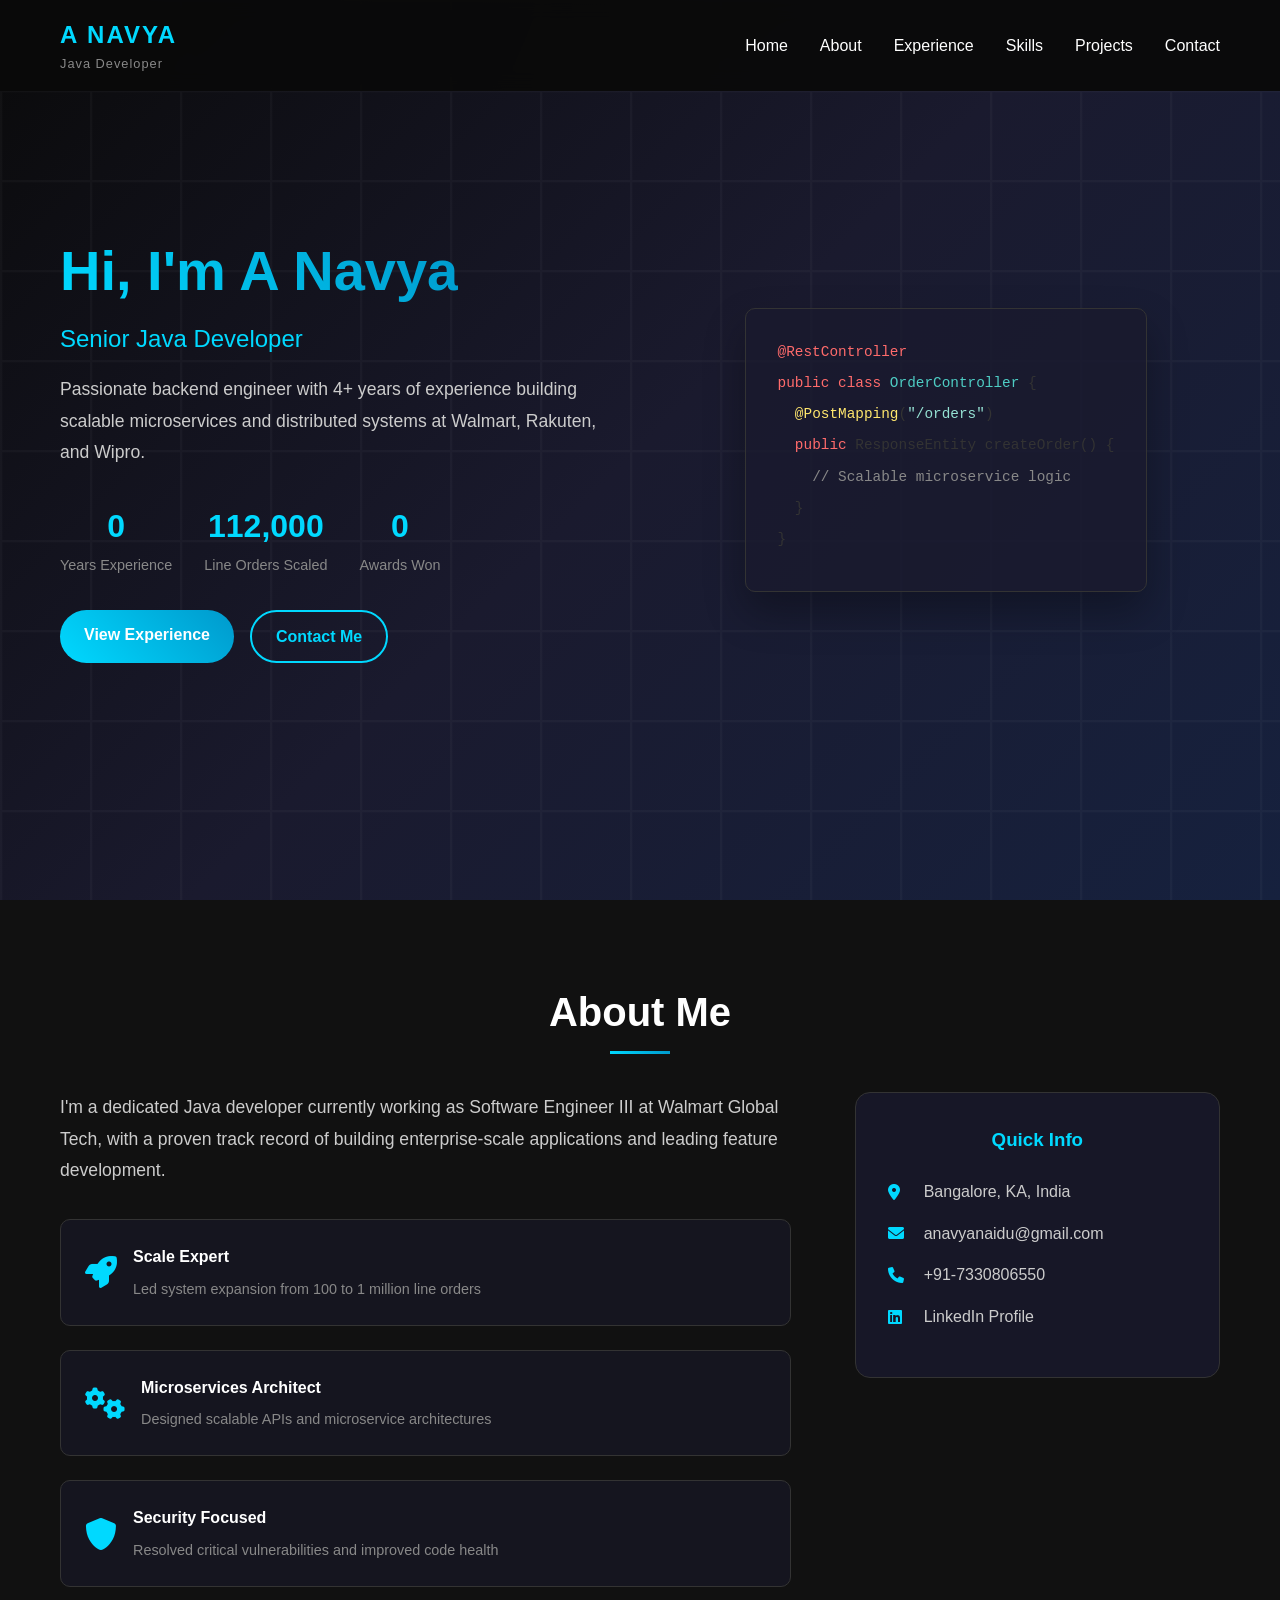
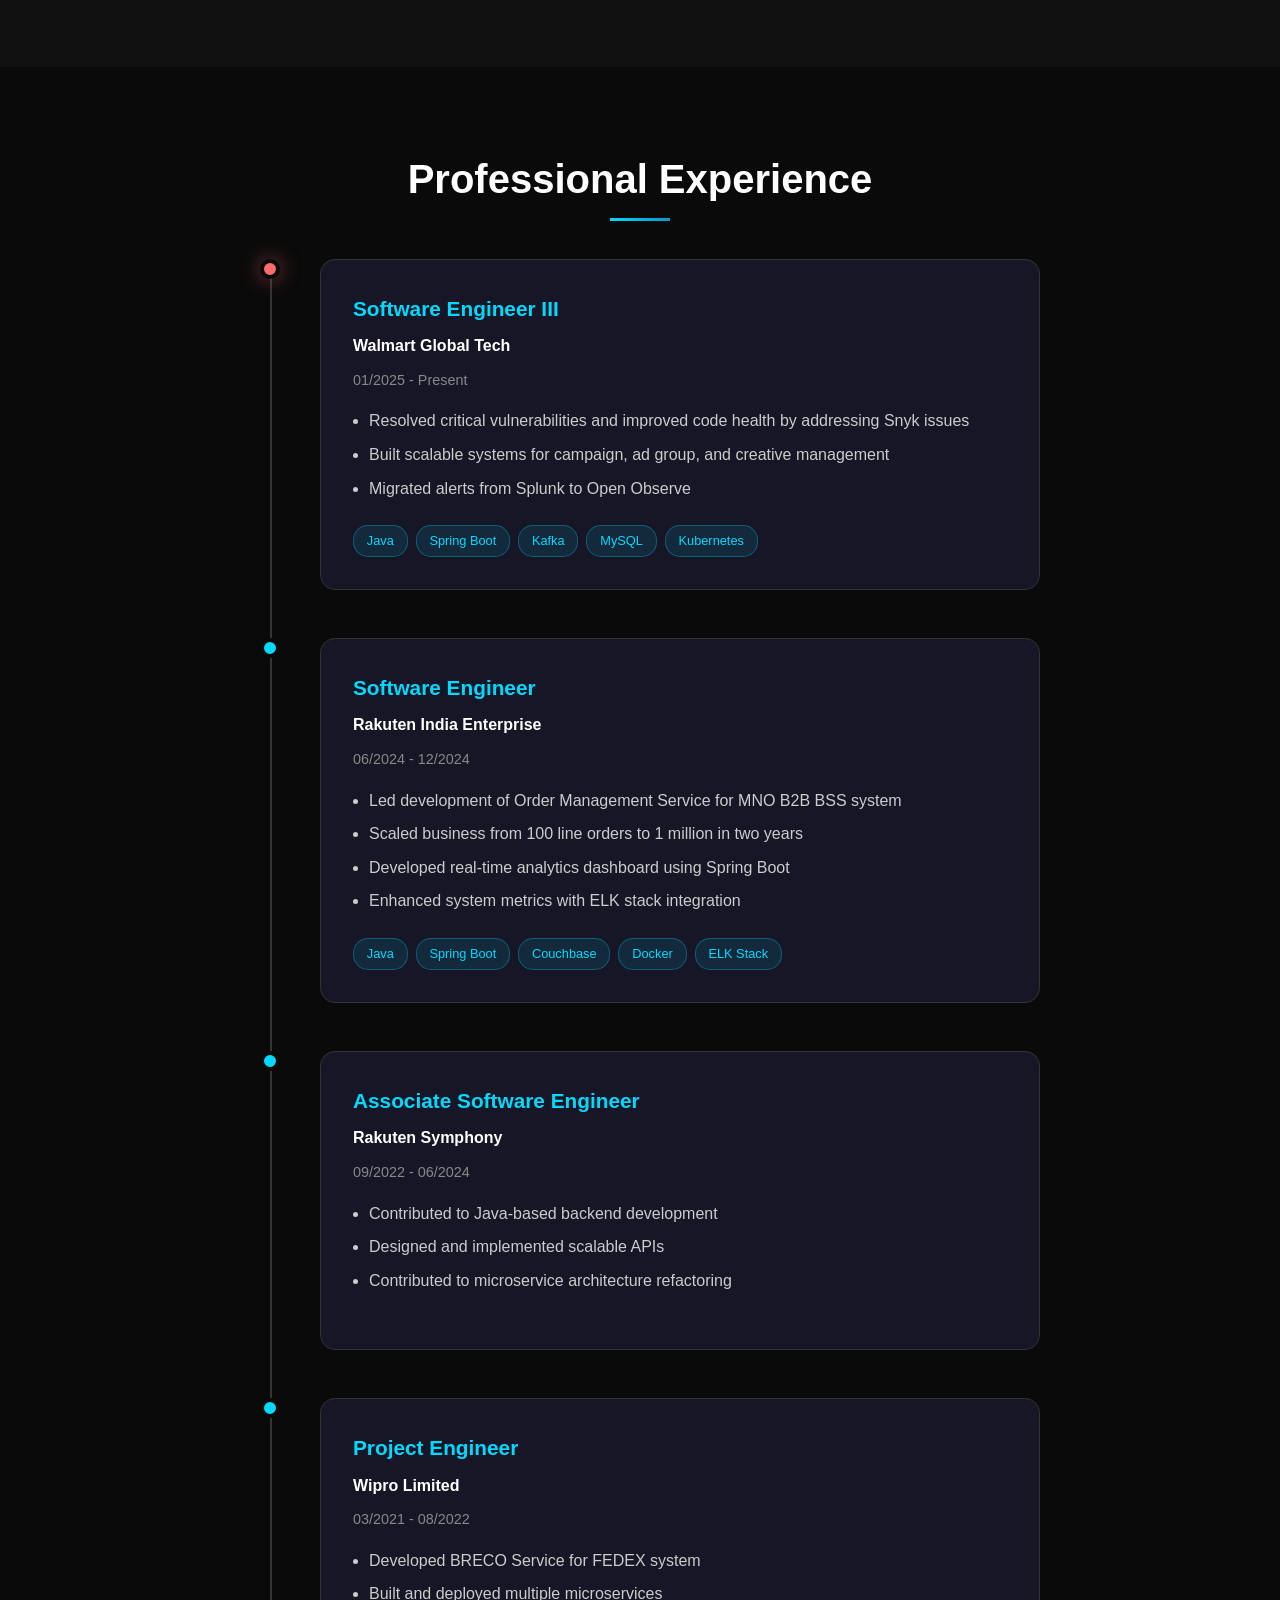
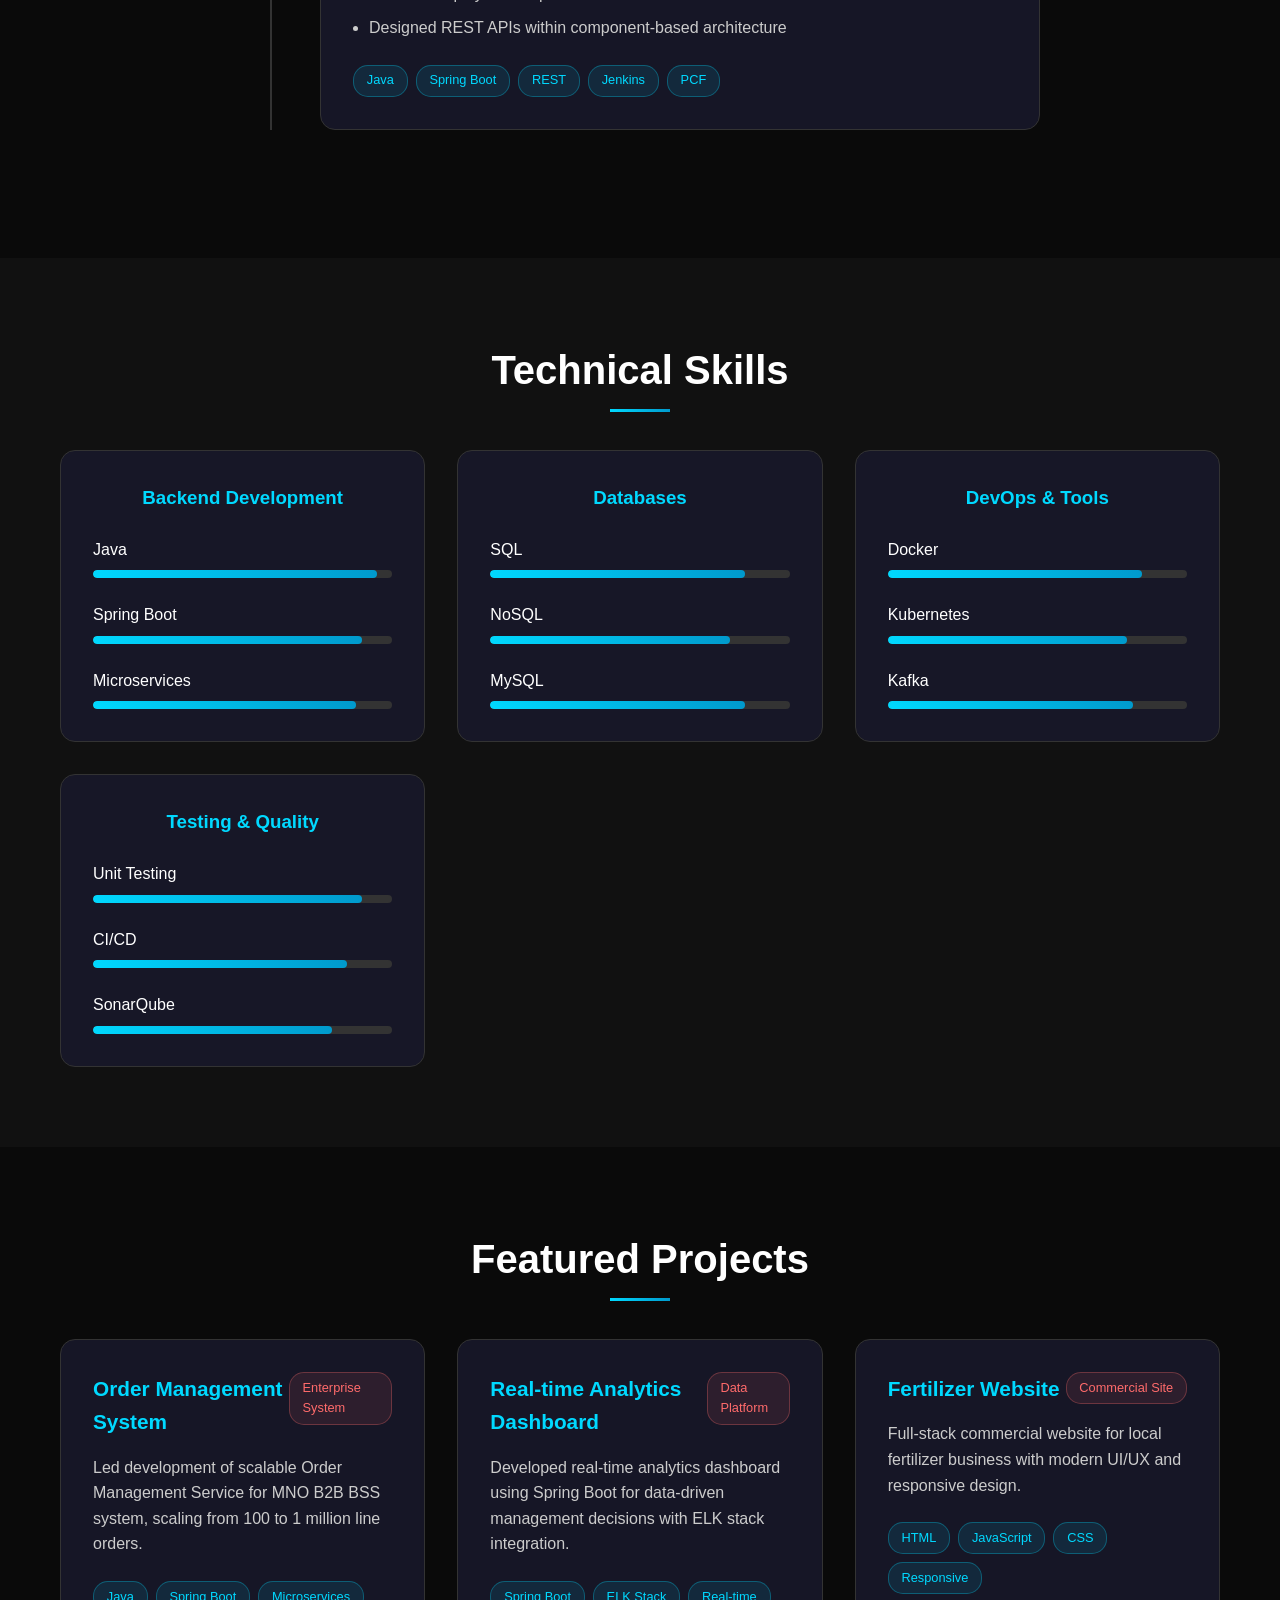
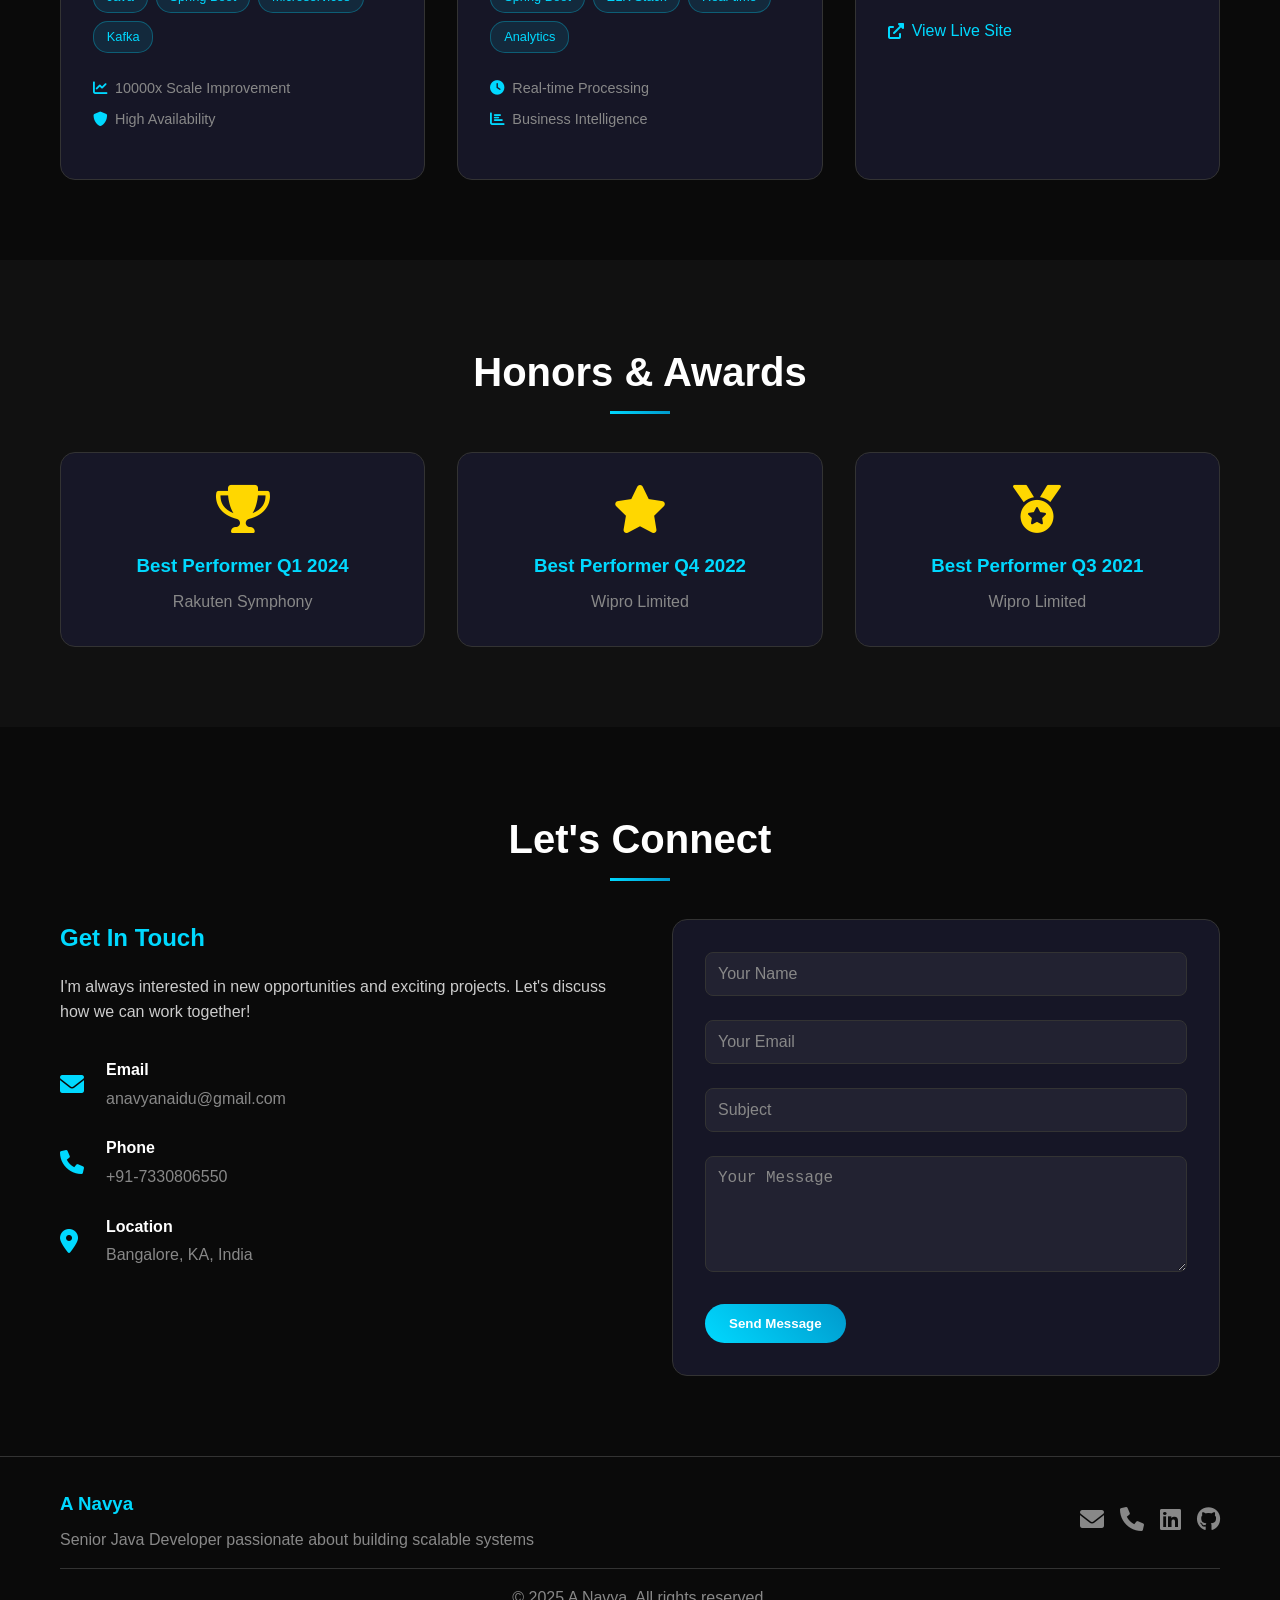
==== index.html @ ad09deff "Create a personal website to showcase resume and Java development skills Implement basic HTML struct" ====
<!DOCTYPE html>
<html lang="en">
<head>
    <meta charset="UTF-8">
    <meta name="viewport" content="width=device-width, initial-scale=1.0">
    <title>A Navya - Java Developer</title>
    <link href="https://cdnjs.cloudflare.com/ajax/libs/font-awesome/6.0.0/css/all.min.css" rel="stylesheet">
    <link rel="stylesheet" href="styles.css">
</head>
<body>
    <!-- Navigation -->
    <nav class="navbar">
        <div class="nav-container">
            <div class="nav-logo">
                <span class="logo-text">A NAVYA</span>
                <span class="logo-subtitle">Java Developer</span>
            </div>
            <ul class="nav-menu">
                <li><a href="#home" class="nav-link">Home</a></li>
                <li><a href="#about" class="nav-link">About</a></li>
                <li><a href="#experience" class="nav-link">Experience</a></li>
                <li><a href="#skills" class="nav-link">Skills</a></li>
                <li><a href="#projects" class="nav-link">Projects</a></li>
                <li><a href="#contact" class="nav-link">Contact</a></li>
            </ul>
            <div class="hamburger">
                <span></span>
                <span></span>
                <span></span>
            </div>
        </div>
    </nav>

    <!-- Hero Section -->
    <section id="home" class="hero">
        <div class="hero-container">
            <div class="hero-content">
                <h1 class="hero-title">
                    <span class="typing-text">Hi, I'm A Navya</span>
                </h1>
                <h2 class="hero-subtitle">Senior Java Developer</h2>
                <p class="hero-description">
                    Passionate backend engineer with 4+ years of experience building scalable microservices 
                    and distributed systems at Walmart, Rakuten, and Wipro.
                </p>
                <div class="hero-stats">
                    <div class="stat">
                        <span class="stat-number" data-target="4">0</span>
                        <span class="stat-label">Years Experience</span>
                    </div>
                    <div class="stat">
                        <span class="stat-number" data-target="1000000">0</span>
                        <span class="stat-label">Line Orders Scaled</span>
                    </div>
                    <div class="stat">
                        <span class="stat-number" data-target="5">0</span>
                        <span class="stat-label">Awards Won</span>
                    </div>
                </div>
                <div class="hero-buttons">
                    <a href="#experience" class="btn btn-primary">View Experience</a>
                    <a href="#contact" class="btn btn-secondary">Contact Me</a>
                </div>
            </div>
            <div class="hero-visual">
                <div class="code-animation">
                    <div class="code-line">
                        <span class="keyword">@RestController</span>
                    </div>
                    <div class="code-line">
                        <span class="keyword">public class</span> <span class="class-name">OrderController</span> {
                    </div>
                    <div class="code-line">
                        &nbsp;&nbsp;<span class="annotation">@PostMapping</span>(<span class="string">"/orders"</span>)
                    </div>
                    <div class="code-line">
                        &nbsp;&nbsp;<span class="keyword">public</span> ResponseEntity createOrder() {
                    </div>
                    <div class="code-line">
                        &nbsp;&nbsp;&nbsp;&nbsp;<span class="comment">// Scalable microservice logic</span>
                    </div>
                    <div class="code-line">
                        &nbsp;&nbsp;}
                    </div>
                    <div class="code-line">
                        }
                    </div>
                </div>
            </div>
        </div>
    </section>

    <!-- About Section -->
    <section id="about" class="about">
        <div class="container">
            <h2 class="section-title">About Me</h2>
            <div class="about-content">
                <div class="about-text">
                    <p class="about-intro">
                        I'm a dedicated Java developer currently working as Software Engineer III at Walmart Global Tech, 
                        with a proven track record of building enterprise-scale applications and leading feature development.
                    </p>
                    <div class="about-highlights">
                        <div class="highlight">
                            <i class="fas fa-rocket"></i>
                            <div>
                                <h4>Scale Expert</h4>
                                <p>Led system expansion from 100 to 1 million line orders</p>
                            </div>
                        </div>
                        <div class="highlight">
                            <i class="fas fa-cogs"></i>
                            <div>
                                <h4>Microservices Architect</h4>
                                <p>Designed scalable APIs and microservice architectures</p>
                            </div>
                        </div>
                        <div class="highlight">
                            <i class="fas fa-shield-alt"></i>
                            <div>
                                <h4>Security Focused</h4>
                                <p>Resolved critical vulnerabilities and improved code health</p>
                            </div>
                        </div>
                    </div>
                </div>
                <div class="about-info">
                    <div class="info-card">
                        <h3>Quick Info</h3>
                        <div class="info-item">
                            <i class="fas fa-map-marker-alt"></i>
                            <span>Bangalore, KA, India</span>
                        </div>
                        <div class="info-item">
                            <i class="fas fa-envelope"></i>
                            <span>anavyanaidu@gmail.com</span>
                        </div>
                        <div class="info-item">
                            <i class="fas fa-phone"></i>
                            <span>+91-7330806550</span>
                        </div>
                        <div class="info-item">
                            <i class="fab fa-linkedin"></i>
                            <span>LinkedIn Profile</span>
                        </div>
                    </div>
                </div>
            </div>
        </div>
    </section>

    <!-- Experience Section -->
    <section id="experience" class="experience">
        <div class="container">
            <h2 class="section-title">Professional Experience</h2>
            <div class="timeline">
                <div class="timeline-item active">
                    <div class="timeline-marker"></div>
                    <div class="timeline-content">
                        <div class="timeline-header">
                            <h3>Software Engineer III</h3>
                            <span class="company">Walmart Global Tech</span>
                            <span class="duration">01/2025 - Present</span>
                        </div>
                        <div class="timeline-description">
                            <ul>
                                <li>Resolved critical vulnerabilities and improved code health by addressing Snyk issues</li>
                                <li>Built scalable systems for campaign, ad group, and creative management</li>
                                <li>Migrated alerts from Splunk to Open Observe</li>
                            </ul>
                            <div class="tech-stack">
                                <span class="tech-tag">Java</span>
                                <span class="tech-tag">Spring Boot</span>
                                <span class="tech-tag">Kafka</span>
                                <span class="tech-tag">MySQL</span>
                                <span class="tech-tag">Kubernetes</span>
                            </div>
                        </div>
                    </div>
                </div>

                <div class="timeline-item">
                    <div class="timeline-marker"></div>
                    <div class="timeline-content">
                        <div class="timeline-header">
                            <h3>Software Engineer</h3>
                            <span class="company">Rakuten India Enterprise</span>
                            <span class="duration">06/2024 - 12/2024</span>
                        </div>
                        <div class="timeline-description">
                            <ul>
                                <li>Led development of Order Management Service for MNO B2B BSS system</li>
                                <li>Scaled business from 100 line orders to 1 million in two years</li>
                                <li>Developed real-time analytics dashboard using Spring Boot</li>
                                <li>Enhanced system metrics with ELK stack integration</li>
                            </ul>
                            <div class="tech-stack">
                                <span class="tech-tag">Java</span>
                                <span class="tech-tag">Spring Boot</span>
                                <span class="tech-tag">Couchbase</span>
                                <span class="tech-tag">Docker</span>
                                <span class="tech-tag">ELK Stack</span>
                            </div>
                        </div>
                    </div>
                </div>

                <div class="timeline-item">
                    <div class="timeline-marker"></div>
                    <div class="timeline-content">
                        <div class="timeline-header">
                            <h3>Associate Software Engineer</h3>
                            <span class="company">Rakuten Symphony</span>
                            <span class="duration">09/2022 - 06/2024</span>
                        </div>
                        <div class="timeline-description">
                            <ul>
                                <li>Contributed to Java-based backend development</li>
                                <li>Designed and implemented scalable APIs</li>
                                <li>Contributed to microservice architecture refactoring</li>
                            </ul>
                        </div>
                    </div>
                </div>

                <div class="timeline-item">
                    <div class="timeline-marker"></div>
                    <div class="timeline-content">
                        <div class="timeline-header">
                            <h3>Project Engineer</h3>
                            <span class="company">Wipro Limited</span>
                            <span class="duration">03/2021 - 08/2022</span>
                        </div>
                        <div class="timeline-description">
                            <ul>
                                <li>Developed BRECO Service for FEDEX system</li>
                                <li>Built and deployed multiple microservices</li>
                                <li>Designed REST APIs within component-based architecture</li>
                            </ul>
                            <div class="tech-stack">
                                <span class="tech-tag">Java</span>
                                <span class="tech-tag">Spring Boot</span>
                                <span class="tech-tag">REST</span>
                                <span class="tech-tag">Jenkins</span>
                                <span class="tech-tag">PCF</span>
                            </div>
                        </div>
                    </div>
                </div>
            </div>
        </div>
    </section>

    <!-- Skills Section -->
    <section id="skills" class="skills">
        <div class="container">
            <h2 class="section-title">Technical Skills</h2>
            <div class="skills-grid">
                <div class="skill-category">
                    <h3>Backend Development</h3>
                    <div class="skill-bars">
                        <div class="skill-bar">
                            <span class="skill-name">Java</span>
                            <div class="skill-progress">
                                <div class="skill-percentage" data-percentage="95"></div>
                            </div>
                        </div>
                        <div class="skill-bar">
                            <span class="skill-name">Spring Boot</span>
                            <div class="skill-progress">
                                <div class="skill-percentage" data-percentage="90"></div>
                            </div>
                        </div>
                        <div class="skill-bar">
                            <span class="skill-name">Microservices</span>
                            <div class="skill-progress">
                                <div class="skill-percentage" data-percentage="88"></div>
                            </div>
                        </div>
                    </div>
                </div>

                <div class="skill-category">
                    <h3>Databases</h3>
                    <div class="skill-bars">
                        <div class="skill-bar">
                            <span class="skill-name">SQL</span>
                            <div class="skill-progress">
                                <div class="skill-percentage" data-percentage="85"></div>
                            </div>
                        </div>
                        <div class="skill-bar">
                            <span class="skill-name">NoSQL</span>
                            <div class="skill-progress">
                                <div class="skill-percentage" data-percentage="80"></div>
                            </div>
                        </div>
                        <div class="skill-bar">
                            <span class="skill-name">MySQL</span>
                            <div class="skill-progress">
                                <div class="skill-percentage" data-percentage="85"></div>
                            </div>
                        </div>
                    </div>
                </div>

                <div class="skill-category">
                    <h3>DevOps & Tools</h3>
                    <div class="skill-bars">
                        <div class="skill-bar">
                            <span class="skill-name">Docker</span>
                            <div class="skill-progress">
                                <div class="skill-percentage" data-percentage="85"></div>
                            </div>
                        </div>
                        <div class="skill-bar">
                            <span class="skill-name">Kubernetes</span>
                            <div class="skill-progress">
                                <div class="skill-percentage" data-percentage="80"></div>
                            </div>
                        </div>
                        <div class="skill-bar">
                            <span class="skill-name">Kafka</span>
                            <div class="skill-progress">
                                <div class="skill-percentage" data-percentage="82"></div>
                            </div>
                        </div>
                    </div>
                </div>

                <div class="skill-category">
                    <h3>Testing & Quality</h3>
                    <div class="skill-bars">
                        <div class="skill-bar">
                            <span class="skill-name">Unit Testing</span>
                            <div class="skill-progress">
                                <div class="skill-percentage" data-percentage="90"></div>
                            </div>
                        </div>
                        <div class="skill-bar">
                            <span class="skill-name">CI/CD</span>
                            <div class="skill-progress">
                                <div class="skill-percentage" data-percentage="85"></div>
                            </div>
                        </div>
                        <div class="skill-bar">
                            <span class="skill-name">SonarQube</span>
                            <div class="skill-progress">
                                <div class="skill-percentage" data-percentage="80"></div>
                            </div>
                        </div>
                    </div>
                </div>
            </div>
        </div>
    </section>

    <!-- Projects Section -->
    <section id="projects" class="projects">
        <div class="container">
            <h2 class="section-title">Featured Projects</h2>
            <div class="projects-grid">
                <div class="project-card">
                    <div class="project-header">
                        <h3>Order Management System</h3>
                        <span class="project-type">Enterprise System</span>
                    </div>
                    <p class="project-description">
                        Led development of scalable Order Management Service for MNO B2B BSS system, 
                        scaling from 100 to 1 million line orders.
                    </p>
                    <div class="project-tech">
                        <span class="tech-tag">Java</span>
                        <span class="tech-tag">Spring Boot</span>
                        <span class="tech-tag">Microservices</span>
                        <span class="tech-tag">Kafka</span>
                    </div>
                    <div class="project-achievements">
                        <div class="achievement">
                            <i class="fas fa-chart-line"></i>
                            <span>10000x Scale Improvement</span>
                        </div>
                        <div class="achievement">
                            <i class="fas fa-shield-alt"></i>
                            <span>High Availability</span>
                        </div>
                    </div>
                </div>

                <div class="project-card">
                    <div class="project-header">
                        <h3>Real-time Analytics Dashboard</h3>
                        <span class="project-type">Data Platform</span>
                    </div>
                    <p class="project-description">
                        Developed real-time analytics dashboard using Spring Boot for data-driven 
                        management decisions with ELK stack integration.
                    </p>
                    <div class="project-tech">
                        <span class="tech-tag">Spring Boot</span>
                        <span class="tech-tag">ELK Stack</span>
                        <span class="tech-tag">Real-time</span>
                        <span class="tech-tag">Analytics</span>
                    </div>
                    <div class="project-achievements">
                        <div class="achievement">
                            <i class="fas fa-clock"></i>
                            <span>Real-time Processing</span>
                        </div>
                        <div class="achievement">
                            <i class="fas fa-chart-bar"></i>
                            <span>Business Intelligence</span>
                        </div>
                    </div>
                </div>

                <div class="project-card">
                    <div class="project-header">
                        <h3>Fertilizer Website</h3>
                        <span class="project-type">Commercial Site</span>
                    </div>
                    <p class="project-description">
                        Full-stack commercial website for local fertilizer business with 
                        modern UI/UX and responsive design.
                    </p>
                    <div class="project-tech">
                        <span class="tech-tag">HTML</span>
                        <span class="tech-tag">JavaScript</span>
                        <span class="tech-tag">CSS</span>
                        <span class="tech-tag">Responsive</span>
                    </div>
                    <div class="project-links">
                        <a href="https://sri-vinayaka-rythu-depot.netlify.app/" target="_blank" class="project-link">
                            <i class="fas fa-external-link-alt"></i>
                            View Live Site
                        </a>
                    </div>
                </div>
            </div>
        </div>
    </section>

    <!-- Awards Section -->
    <section id="awards" class="awards">
        <div class="container">
            <h2 class="section-title">Honors & Awards</h2>
            <div class="awards-grid">
                <div class="award-card">
                    <div class="award-icon">
                        <i class="fas fa-trophy"></i>
                    </div>
                    <h3>Best Performer Q1 2024</h3>
                    <p>Rakuten Symphony</p>
                </div>
                <div class="award-card">
                    <div class="award-icon">
                        <i class="fas fa-star"></i>
                    </div>
                    <h3>Best Performer Q4 2022</h3>
                    <p>Wipro Limited</p>
                </div>
                <div class="award-card">
                    <div class="award-icon">
                        <i class="fas fa-medal"></i>
                    </div>
                    <h3>Best Performer Q3 2021</h3>
                    <p>Wipro Limited</p>
                </div>
            </div>
        </div>
    </section>

    <!-- Contact Section -->
    <section id="contact" class="contact">
        <div class="container">
            <h2 class="section-title">Let's Connect</h2>
            <div class="contact-content">
                <div class="contact-info">
                    <h3>Get In Touch</h3>
                    <p>
                        I'm always interested in new opportunities and exciting projects. 
                        Let's discuss how we can work together!
                    </p>
                    <div class="contact-items">
                        <div class="contact-item">
                            <i class="fas fa-envelope"></i>
                            <div>
                                <h4>Email</h4>
                                <a href="mailto:anavyanaidu@gmail.com">anavyanaidu@gmail.com</a>
                            </div>
                        </div>
                        <div class="contact-item">
                            <i class="fas fa-phone"></i>
                            <div>
                                <h4>Phone</h4>
                                <a href="tel:+917330806550">+91-7330806550</a>
                            </div>
                        </div>
                        <div class="contact-item">
                            <i class="fas fa-map-marker-alt"></i>
                            <div>
                                <h4>Location</h4>
                                <span>Bangalore, KA, India</span>
                            </div>
                        </div>
                    </div>
                </div>
                <div class="contact-form">
                    <form id="contactForm">
                        <div class="form-group">
                            <input type="text" id="name" name="name" placeholder="Your Name" required>
                        </div>
                        <div class="form-group">
                            <input type="email" id="email" name="email" placeholder="Your Email" required>
                        </div>
                        <div class="form-group">
                            <input type="text" id="subject" name="subject" placeholder="Subject" required>
                        </div>
                        <div class="form-group">
                            <textarea id="message" name="message" placeholder="Your Message" rows="5" required></textarea>
                        </div>
                        <button type="submit" class="btn btn-primary">Send Message</button>
                    </form>
                </div>
            </div>
        </div>
    </section>

    <!-- Footer -->
    <footer class="footer">
        <div class="container">
            <div class="footer-content">
                <div class="footer-info">
                    <h3>A Navya</h3>
                    <p>Senior Java Developer passionate about building scalable systems</p>
                </div>
                <div class="footer-links">
                    <a href="mailto:anavyanaidu@gmail.com"><i class="fas fa-envelope"></i></a>
                    <a href="tel:+917330806550"><i class="fas fa-phone"></i></a>
                    <a href="#" target="_blank"><i class="fab fa-linkedin"></i></a>
                    <a href="#" target="_blank"><i class="fab fa-github"></i></a>
                </div>
            </div>
            <div class="footer-bottom">
                <p>&copy; 2025 A Navya. All rights reserved.</p>
            </div>
        </div>
    </footer>

    <script src="script.js"></script>
</body>
</html>
---- styles.css ----
/* Reset and Base Styles */
* {
    margin: 0;
    padding: 0;
    box-sizing: border-box;
}

html {
    scroll-behavior: smooth;
}

body {
    font-family: 'Segoe UI', Tahoma, Geneva, Verdana, sans-serif;
    line-height: 1.6;
    color: #333;
    background-color: #0a0a0a;
    overflow-x: hidden;
}

.container {
    max-width: 1200px;
    margin: 0 auto;
    padding: 0 20px;
}

/* Navigation */
.navbar {
    position: fixed;
    top: 0;
    width: 100%;
    background: rgba(10, 10, 10, 0.95);
    backdrop-filter: blur(10px);
    z-index: 1000;
    padding: 1rem 0;
    transition: all 0.3s ease;
}

.nav-container {
    max-width: 1200px;
    margin: 0 auto;
    padding: 0 20px;
    display: flex;
    justify-content: space-between;
    align-items: center;
}

.nav-logo {
    display: flex;
    flex-direction: column;
}

.logo-text {
    font-size: 1.5rem;
    font-weight: bold;
    color: #00d9ff;
    letter-spacing: 2px;
}

.logo-subtitle {
    font-size: 0.8rem;
    color: #888;
    letter-spacing: 1px;
}

.nav-menu {
    display: flex;
    list-style: none;
    gap: 2rem;
}

.nav-link {
    color: #fff;
    text-decoration: none;
    font-weight: 500;
    transition: color 0.3s ease;
    position: relative;
}

.nav-link:hover {
    color: #00d9ff;
}

.nav-link::after {
    content: '';
    position: absolute;
    bottom: -5px;
    left: 0;
    width: 0;
    height: 2px;
    background: #00d9ff;
    transition: width 0.3s ease;
}

.nav-link:hover::after {
    width: 100%;
}

.hamburger {
    display: none;
    flex-direction: column;
    cursor: pointer;
}

.hamburger span {
    width: 25px;
    height: 3px;
    background: #fff;
    margin: 3px 0;
    transition: 0.3s;
}

/* Hero Section */
.hero {
    min-height: 100vh;
    display: flex;
    align-items: center;
    background: linear-gradient(135deg, #0a0a0a 0%, #1a1a2e 50%, #16213e 100%);
    position: relative;
    overflow: hidden;
}

.hero::before {
    content: '';
    position: absolute;
    top: 0;
    left: 0;
    right: 0;
    bottom: 0;
    background: url('data:image/svg+xml,<svg xmlns="http://www.w3.org/2000/svg" viewBox="0 0 100 100"><defs><pattern id="grid" width="10" height="10" patternUnits="userSpaceOnUse"><path d="M 10 0 L 0 0 0 10" fill="none" stroke="%23ffffff" stroke-width="0.5" opacity="0.1"/></pattern></defs><rect width="100" height="100" fill="url(%23grid)"/></svg>');
    opacity: 0.3;
}

.hero-container {
    max-width: 1200px;
    margin: 0 auto;
    padding: 0 20px;
    display: grid;
    grid-template-columns: 1fr 1fr;
    gap: 4rem;
    align-items: center;
    position: relative;
    z-index: 1;
}

.hero-content {
    color: #fff;
}

.hero-title {
    font-size: 3.5rem;
    font-weight: bold;
    margin-bottom: 1rem;
    line-height: 1.2;
}

.typing-text {
    background: linear-gradient(45deg, #00d9ff, #0099cc);
    -webkit-background-clip: text;
    -webkit-text-fill-color: transparent;
    background-clip: text;
}

.hero-subtitle {
    font-size: 1.5rem;
    color: #00d9ff;
    margin-bottom: 1rem;
    font-weight: 300;
}

.hero-description {
    font-size: 1.1rem;
    color: #ccc;
    margin-bottom: 2rem;
    line-height: 1.8;
}

.hero-stats {
    display: flex;
    gap: 2rem;
    margin-bottom: 2rem;
}

.stat {
    text-align: center;
}

.stat-number {
    display: block;
    font-size: 2rem;
    font-weight: bold;
    color: #00d9ff;
}

.stat-label {
    font-size: 0.9rem;
    color: #888;
}

.hero-buttons {
    display: flex;
    gap: 1rem;
}

.btn {
    padding: 12px 24px;
    border: none;
    border-radius: 30px;
    text-decoration: none;
    font-weight: 600;
    cursor: pointer;
    transition: all 0.3s ease;
    display: inline-block;
}

.btn-primary {
    background: linear-gradient(45deg, #00d9ff, #0099cc);
    color: #fff;
}

.btn-primary:hover {
    transform: translateY(-3px);
    box-shadow: 0 10px 20px rgba(0, 217, 255, 0.3);
}

.btn-secondary {
    background: transparent;
    color: #00d9ff;
    border: 2px solid #00d9ff;
}

.btn-secondary:hover {
    background: #00d9ff;
    color: #fff;
    transform: translateY(-3px);
}

/* Code Animation */
.hero-visual {
    display: flex;
    justify-content: center;
    align-items: center;
}

.code-animation {
    background: rgba(26, 26, 46, 0.8);
    border-radius: 10px;
    padding: 2rem;
    border: 1px solid #333;
    box-shadow: 0 20px 40px rgba(0, 0, 0, 0.3);
    font-family: 'Courier New', monospace;
    font-size: 0.9rem;
    line-height: 1.6;
}

.code-line {
    margin-bottom: 0.5rem;
    opacity: 0;
    animation: fadeInUp 0.6s ease forwards;
}

.code-line:nth-child(1) { animation-delay: 0.1s; }
.code-line:nth-child(2) { animation-delay: 0.3s; }
.code-line:nth-child(3) { animation-delay: 0.5s; }
.code-line:nth-child(4) { animation-delay: 0.7s; }
.code-line:nth-child(5) { animation-delay: 0.9s; }
.code-line:nth-child(6) { animation-delay: 1.1s; }
.code-line:nth-child(7) { animation-delay: 1.3s; }

.keyword { color: #ff6b6b; }
.class-name { color: #4ecdc4; }
.annotation { color: #ffe66d; }
.string { color: #95e1d3; }
.comment { color: #888; }

@keyframes fadeInUp {
    from {
        opacity: 0;
        transform: translateY(20px);
    }
    to {
        opacity: 1;
        transform: translateY(0);
    }
}

/* Section Styles */
section {
    padding: 80px 0;
}

.section-title {
    text-align: center;
    font-size: 2.5rem;
    margin-bottom: 3rem;
    color: #fff;
    position: relative;
}

.section-title::after {
    content: '';
    position: absolute;
    bottom: -10px;
    left: 50%;
    transform: translateX(-50%);
    width: 60px;
    height: 3px;
    background: linear-gradient(45deg, #00d9ff, #0099cc);
}

/* About Section */
.about {
    background: #111;
}

.about-content {
    display: grid;
    grid-template-columns: 2fr 1fr;
    gap: 4rem;
    align-items: start;
}

.about-text {
    color: #ccc;
}

.about-intro {
    font-size: 1.1rem;
    line-height: 1.8;
    margin-bottom: 2rem;
}

.about-highlights {
    display: flex;
    flex-direction: column;
    gap: 1.5rem;
}

.highlight {
    display: flex;
    align-items: center;
    gap: 1rem;
    padding: 1.5rem;
    background: rgba(26, 26, 46, 0.5);
    border-radius: 10px;
    border: 1px solid #333;
}

.highlight i {
    font-size: 2rem;
    color: #00d9ff;
}

.highlight h4 {
    color: #fff;
    margin-bottom: 0.5rem;
}

.highlight p {
    color: #888;
    font-size: 0.9rem;
}

.about-info {
    display: flex;
    justify-content: center;
}

.info-card {
    background: rgba(26, 26, 46, 0.8);
    padding: 2rem;
    border-radius: 15px;
    border: 1px solid #333;
    width: 100%;
}

.info-card h3 {
    color: #00d9ff;
    margin-bottom: 1.5rem;
    text-align: center;
}

.info-item {
    display: flex;
    align-items: center;
    gap: 1rem;
    margin-bottom: 1rem;
    color: #ccc;
}

.info-item i {
    color: #00d9ff;
    width: 20px;
}

/* Experience Section */
.experience {
    background: #0a0a0a;
}

.timeline {
    position: relative;
    max-width: 800px;
    margin: 0 auto;
}

.timeline::before {
    content: '';
    position: absolute;
    left: 30px;
    top: 0;
    bottom: 0;
    width: 2px;
    background: #333;
}

.timeline-item {
    position: relative;
    margin-bottom: 3rem;
    padding-left: 80px;
}

.timeline-marker {
    position: absolute;
    left: 20px;
    top: 0;
    width: 20px;
    height: 20px;
    background: #00d9ff;
    border-radius: 50%;
    border: 4px solid #0a0a0a;
}

.timeline-item.active .timeline-marker {
    background: #ff6b6b;
    box-shadow: 0 0 20px rgba(255, 107, 107, 0.5);
}

.timeline-content {
    background: rgba(26, 26, 46, 0.8);
    padding: 2rem;
    border-radius: 15px;
    border: 1px solid #333;
}

.timeline-header {
    margin-bottom: 1rem;
}

.timeline-header h3 {
    color: #00d9ff;
    font-size: 1.3rem;
    margin-bottom: 0.5rem;
}

.company {
    color: #fff;
    font-weight: 600;
    display: block;
    margin-bottom: 0.5rem;
}

.duration {
    color: #888;
    font-size: 0.9rem;
}

.timeline-description ul {
    color: #ccc;
    margin-bottom: 1.5rem;
    padding-left: 1rem;
}

.timeline-description li {
    margin-bottom: 0.5rem;
    line-height: 1.6;
}

.tech-stack {
    display: flex;
    flex-wrap: wrap;
    gap: 0.5rem;
}

.tech-tag {
    background: rgba(0, 217, 255, 0.1);
    color: #00d9ff;
    padding: 0.3rem 0.8rem;
    border-radius: 15px;
    font-size: 0.8rem;
    border: 1px solid rgba(0, 217, 255, 0.3);
}

/* Skills Section */
.skills {
    background: #111;
}

.skills-grid {
    display: grid;
    grid-template-columns: repeat(auto-fit, minmax(300px, 1fr));
    gap: 2rem;
}

.skill-category {
    background: rgba(26, 26, 46, 0.8);
    padding: 2rem;
    border-radius: 15px;
    border: 1px solid #333;
}

.skill-category h3 {
    color: #00d9ff;
    margin-bottom: 1.5rem;
    text-align: center;
}

.skill-bars {
    display: flex;
    flex-direction: column;
    gap: 1.5rem;
}

.skill-bar {
    display: flex;
    flex-direction: column;
    gap: 0.5rem;
}

.skill-name {
    color: #fff;
    font-weight: 500;
}

.skill-progress {
    height: 8px;
    background: #333;
    border-radius: 4px;
    overflow: hidden;
}

.skill-percentage {
    height: 100%;
    background: linear-gradient(45deg, #00d9ff, #0099cc);
    border-radius: 4px;
    width: 0;
    transition: width 1.5s ease;
}

/* Projects Section */
.projects {
    background: #0a0a0a;
}

.projects-grid {
    display: grid;
    grid-template-columns: repeat(auto-fit, minmax(350px, 1fr));
    gap: 2rem;
}

.project-card {
    background: rgba(26, 26, 46, 0.8);
    padding: 2rem;
    border-radius: 15px;
    border: 1px solid #333;
    transition: transform 0.3s ease, box-shadow 0.3s ease;
}

.project-card:hover {
    transform: translateY(-10px);
    box-shadow: 0 20px 40px rgba(0, 217, 255, 0.1);
}

.project-header {
    display: flex;
    justify-content: space-between;
    align-items: start;
    margin-bottom: 1rem;
}

.project-header h3 {
    color: #00d9ff;
    font-size: 1.3rem;
}

.project-type {
    background: rgba(255, 107, 107, 0.1);
    color: #ff6b6b;
    padding: 0.3rem 0.8rem;
    border-radius: 15px;
    font-size: 0.8rem;
    border: 1px solid rgba(255, 107, 107, 0.3);
}

.project-description {
    color: #ccc;
    line-height: 1.6;
    margin-bottom: 1.5rem;
}

.project-tech {
    display: flex;
    flex-wrap: wrap;
    gap: 0.5rem;
    margin-bottom: 1.5rem;
}

.project-achievements {
    display: flex;
    flex-direction: column;
    gap: 0.5rem;
    margin-bottom: 1rem;
}

.achievement {
    display: flex;
    align-items: center;
    gap: 0.5rem;
    color: #888;
    font-size: 0.9rem;
}

.achievement i {
    color: #00d9ff;
}

.project-links {
    display: flex;
    gap: 1rem;
}

.project-link {
    color: #00d9ff;
    text-decoration: none;
    font-weight: 500;
    display: flex;
    align-items: center;
    gap: 0.5rem;
    transition: color 0.3s ease;
}

.project-link:hover {
    color: #fff;
}

/* Awards Section */
.awards {
    background: #111;
}

.awards-grid {
    display: grid;
    grid-template-columns: repeat(auto-fit, minmax(250px, 1fr));
    gap: 2rem;
}

.award-card {
    background: rgba(26, 26, 46, 0.8);
    padding: 2rem;
    border-radius: 15px;
    border: 1px solid #333;
    text-align: center;
    transition: transform 0.3s ease;
}

.award-card:hover {
    transform: translateY(-5px);
}

.award-icon {
    margin-bottom: 1rem;
}

.award-icon i {
    font-size: 3rem;
    color: #ffd700;
}

.award-card h3 {
    color: #00d9ff;
    margin-bottom: 0.5rem;
}

.award-card p {
    color: #888;
}

/* Contact Section */
.contact {
    background: #0a0a0a;
}

.contact-content {
    display: grid;
    grid-template-columns: 1fr 1fr;
    gap: 4rem;
}

.contact-info h3 {
    color: #00d9ff;
    margin-bottom: 1rem;
    font-size: 1.5rem;
}

.contact-info p {
    color: #ccc;
    line-height: 1.6;
    margin-bottom: 2rem;
}

.contact-items {
    display: flex;
    flex-direction: column;
    gap: 1.5rem;
}

.contact-item {
    display: flex;
    align-items: center;
    gap: 1rem;
}

.contact-item i {
    font-size: 1.5rem;
    color: #00d9ff;
    width: 30px;
}

.contact-item div h4 {
    color: #fff;
    margin-bottom: 0.2rem;
}

.contact-item div a,
.contact-item div span {
    color: #888;
    text-decoration: none;
}

.contact-item div a:hover {
    color: #00d9ff;
}

.contact-form {
    background: rgba(26, 26, 46, 0.8);
    padding: 2rem;
    border-radius: 15px;
    border: 1px solid #333;
}

.form-group {
    margin-bottom: 1.5rem;
}

.form-group input,
.form-group textarea {
    width: 100%;
    padding: 12px;
    background: rgba(255, 255, 255, 0.05);
    border: 1px solid #333;
    border-radius: 8px;
    color: #fff;
    font-size: 1rem;
    transition: border-color 0.3s ease;
}

.form-group input:focus,
.form-group textarea:focus {
    outline: none;
    border-color: #00d9ff;
}

.form-group input::placeholder,
.form-group textarea::placeholder {
    color: #888;
}

/* Footer */
.footer {
    background: #0a0a0a;
    border-top: 1px solid #333;
    padding: 2rem 0 1rem;
}

.footer-content {
    display: flex;
    justify-content: space-between;
    align-items: center;
    margin-bottom: 1rem;
}

.footer-info h3 {
    color: #00d9ff;
    margin-bottom: 0.5rem;
}

.footer-info p {
    color: #888;
}

.footer-links {
    display: flex;
    gap: 1rem;
}

.footer-links a {
    color: #888;
    font-size: 1.5rem;
    transition: color 0.3s ease;
}

.footer-links a:hover {
    color: #00d9ff;
}

.footer-bottom {
    text-align: center;
    padding-top: 1rem;
    border-top: 1px solid #333;
}

.footer-bottom p {
    color: #888;
}

/* Responsive Design */
@media (max-width: 768px) {
    .hamburger {
        display: flex;
    }
    
    .nav-menu {
        position: fixed;
        left: -100%;
        top: 70px;
        flex-direction: column;
        background-color: rgba(10, 10, 10, 0.95);
        width: 100%;
        text-align: center;
        transition: 0.3s;
        padding: 2rem 0;
    }
    
    .nav-menu.active {
        left: 0;
    }
    
    .hero-container {
        grid-template-columns: 1fr;
        text-align: center;
    }
    
    .hero-title {
        font-size: 2.5rem;
    }
    
    .hero-stats {
        justify-content: center;
    }
    
    .about-content {
        grid-template-columns: 1fr;
    }
    
    .contact-content {
        grid-template-columns: 1fr;
    }
    
    .footer-content {
        flex-direction: column;
        gap: 1rem;
        text-align: center;
    }
    
    .timeline-item {
        padding-left: 60px;
    }
    
    .timeline::before {
        left: 20px;
    }
    
    .timeline-marker {
        left: 10px;
    }
}

@media (max-width: 480px) {
    .hero-title {
        font-size: 2rem;
    }
    
    .section-title {
        font-size: 2rem;
    }
    
    .hero-buttons {
        flex-direction: column;
        align-items: center;
    }
    
    .projects-grid {
        grid-template-columns: 1fr;
    }
    
    .skills-grid {
        grid-template-columns: 1fr;
    }
    
    .awards-grid {
        grid-template-columns: 1fr;
    }
}

/* Animations */
@keyframes pulse {
    0% {
        box-shadow: 0 0 0 0 rgba(0, 217, 255, 0.7);
    }
    70% {
        box-shadow: 0 0 0 10px rgba(0, 217, 255, 0);
    }
    100% {
        box-shadow: 0 0 0 0 rgba(0, 217, 255, 0);
    }
}

.timeline-item.active .timeline-marker {
    animation: pulse 2s infinite;
}

/* Scrollbar Styling */
::-webkit-scrollbar {
    width: 8px;
}

::-webkit-scrollbar-track {
    background: #111;
}

::-webkit-scrollbar-thumb {
    background: #333;
    border-radius: 4px;
}

::-webkit-scrollbar-thumb:hover {
    background: #00d9ff;
}
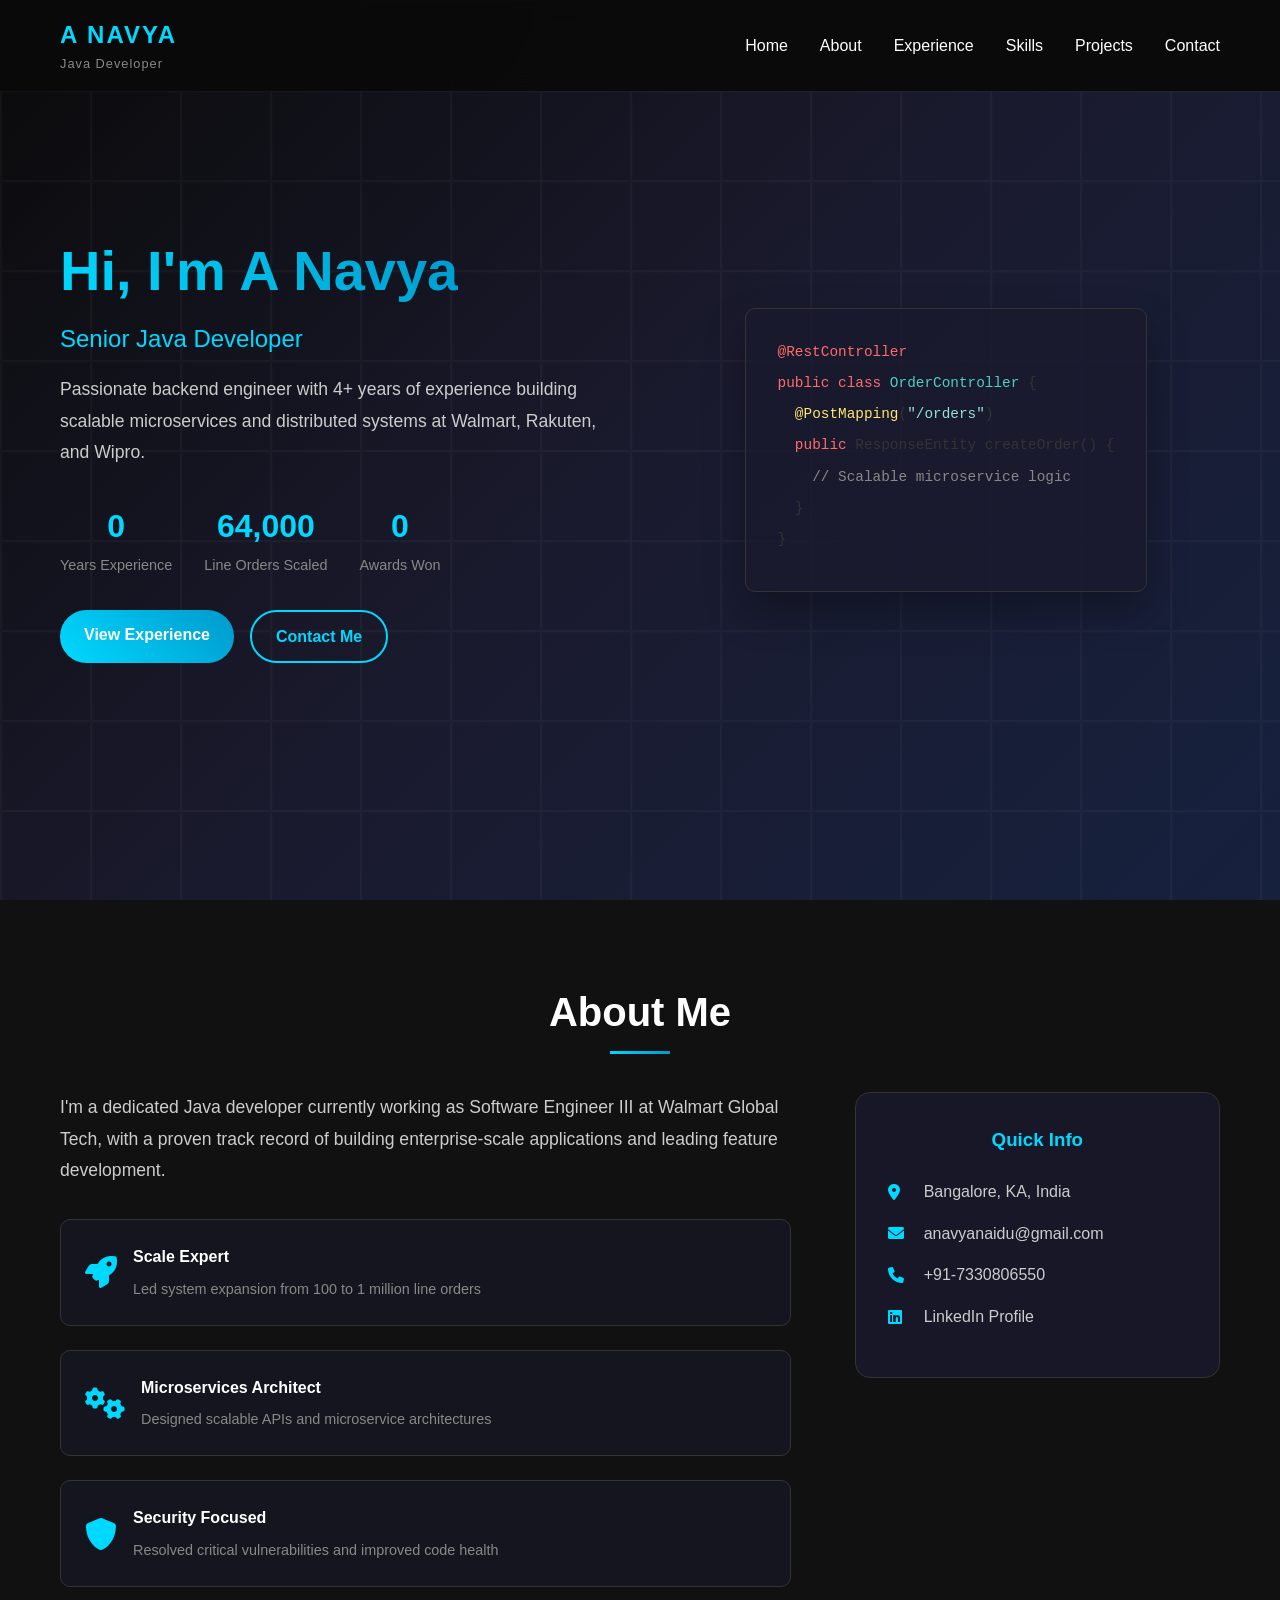
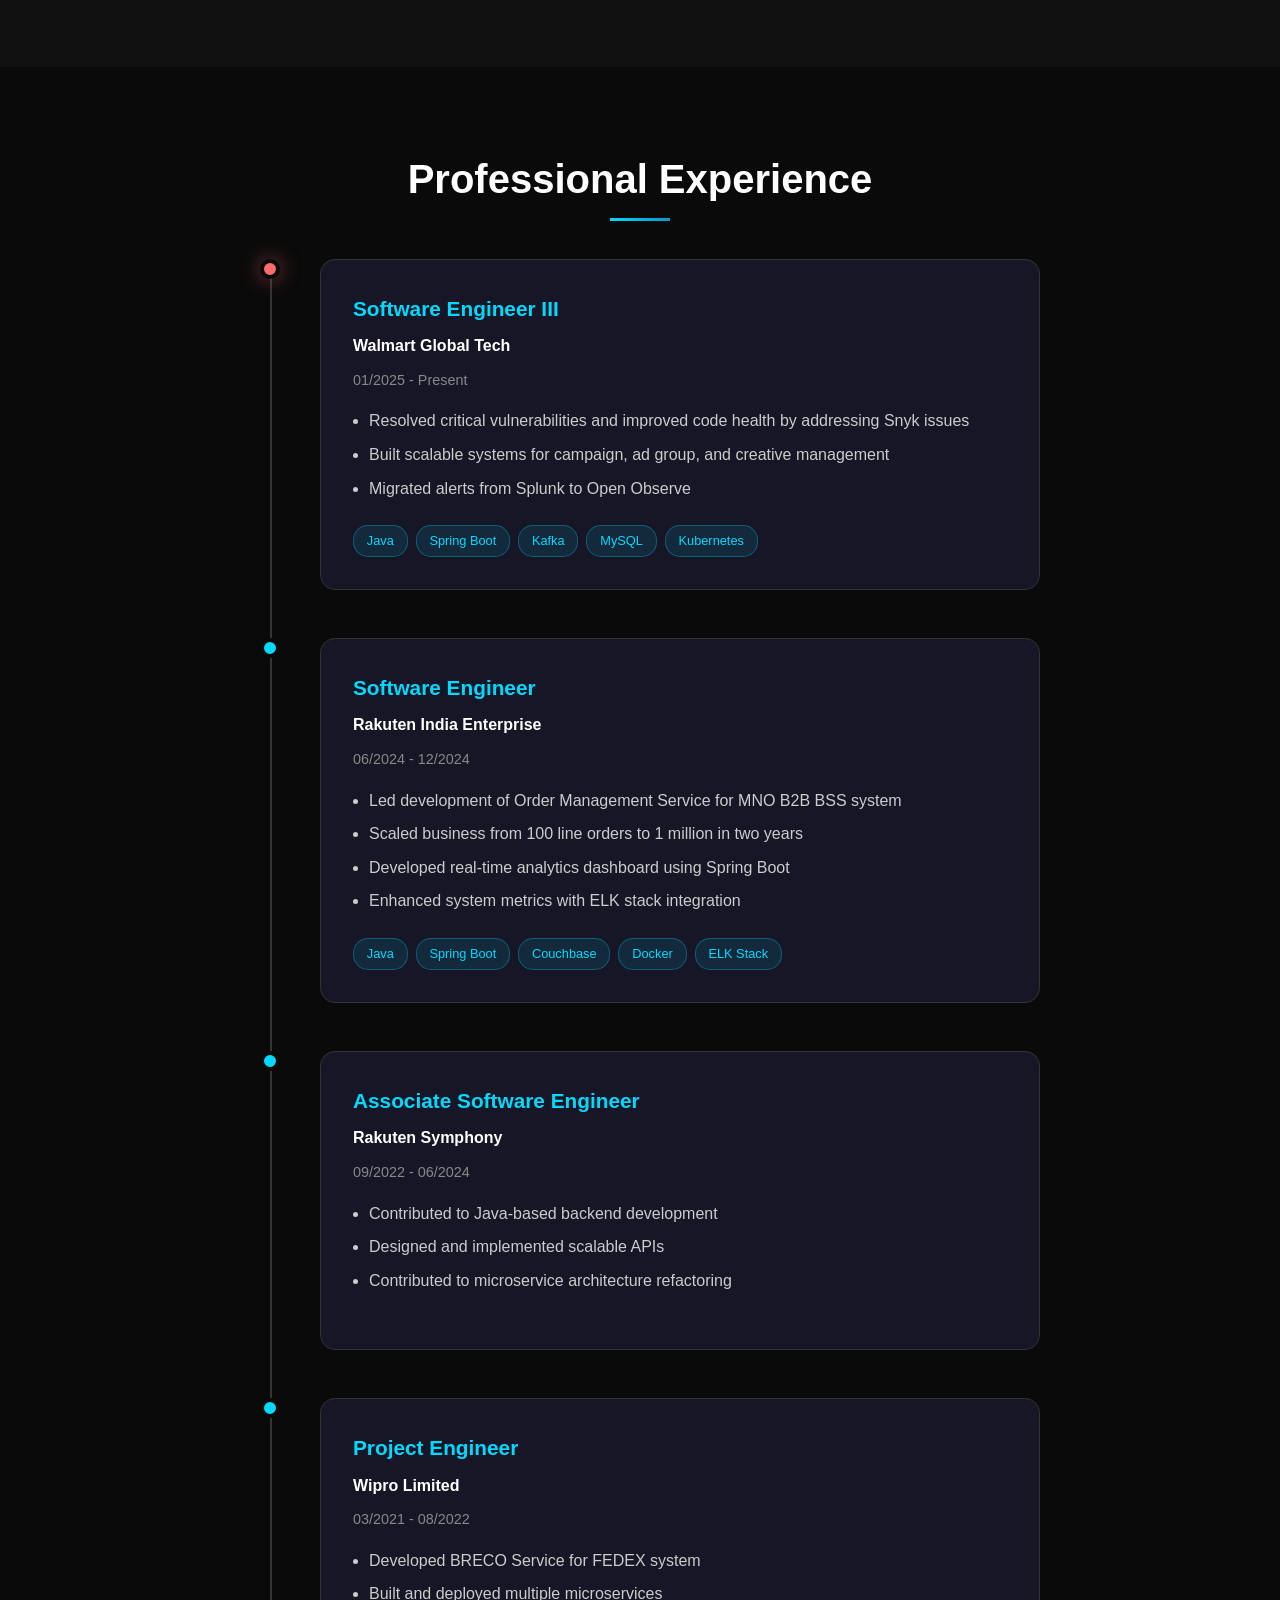
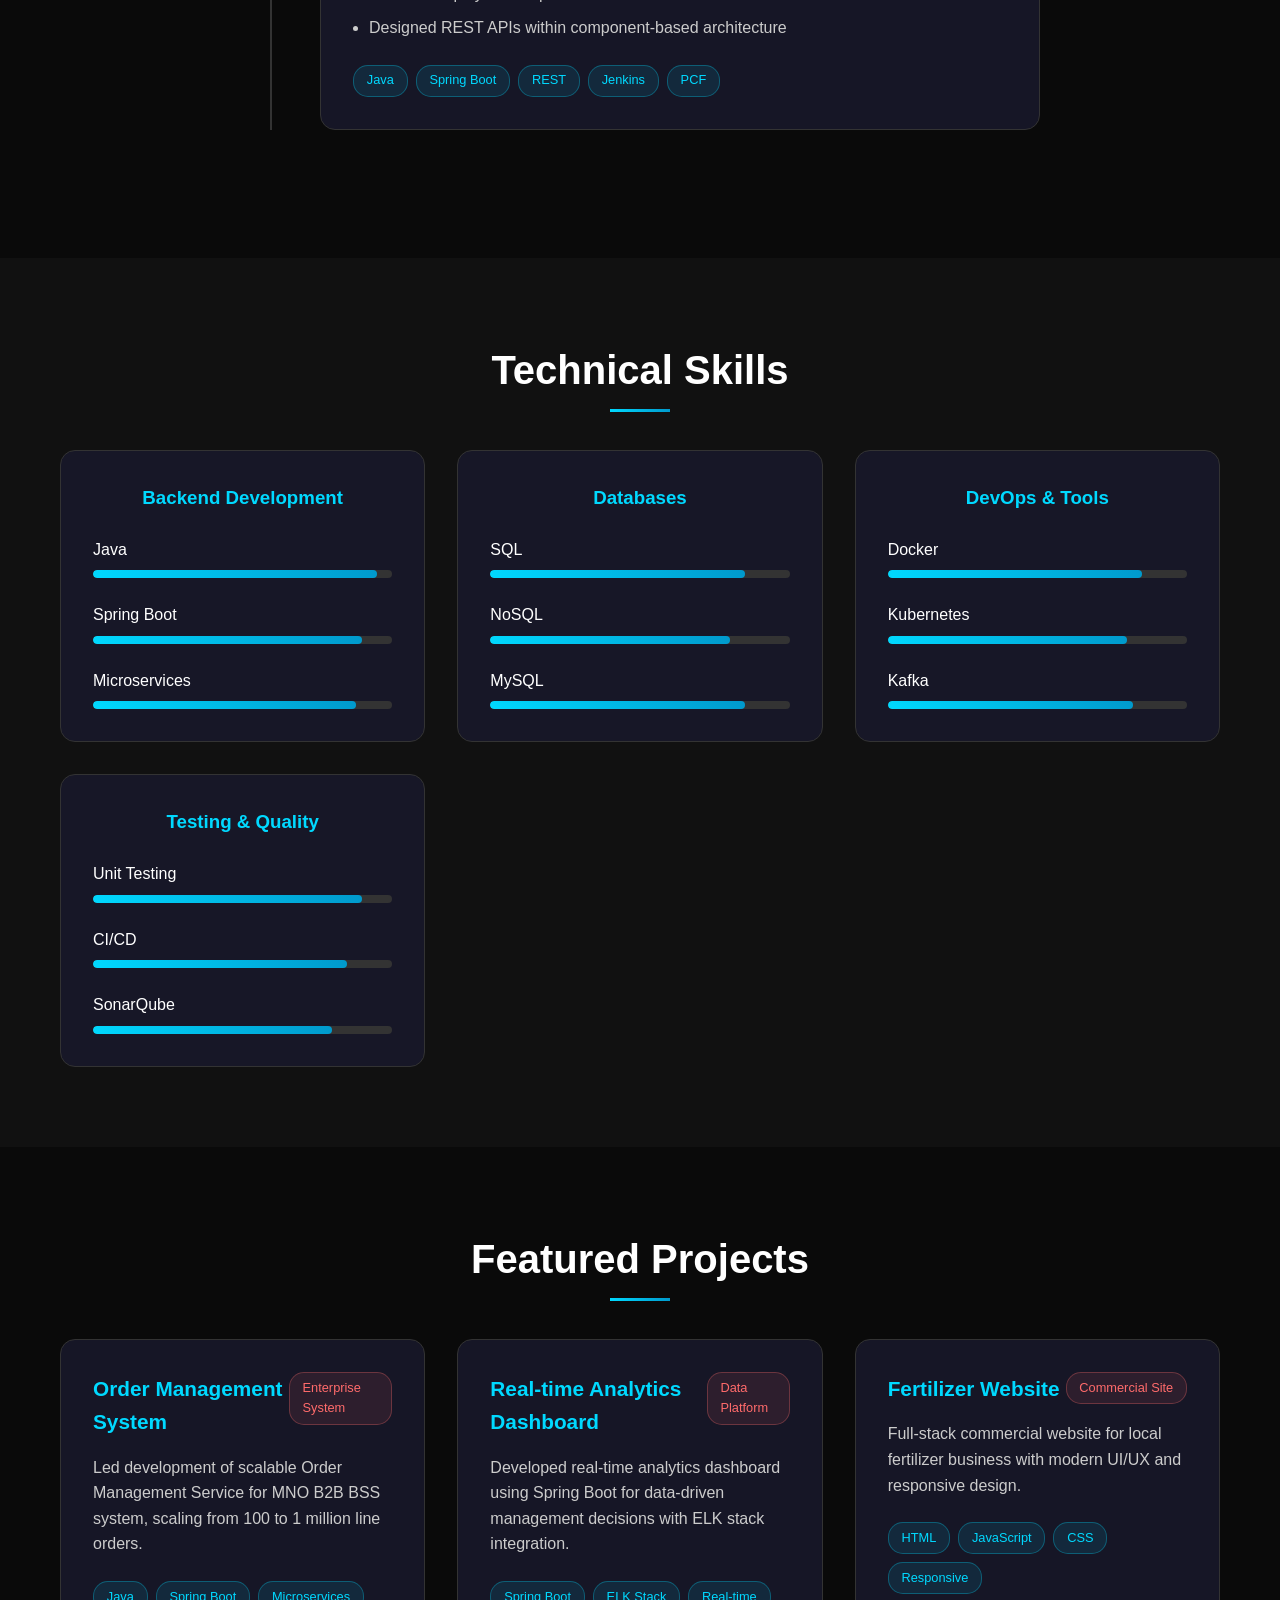
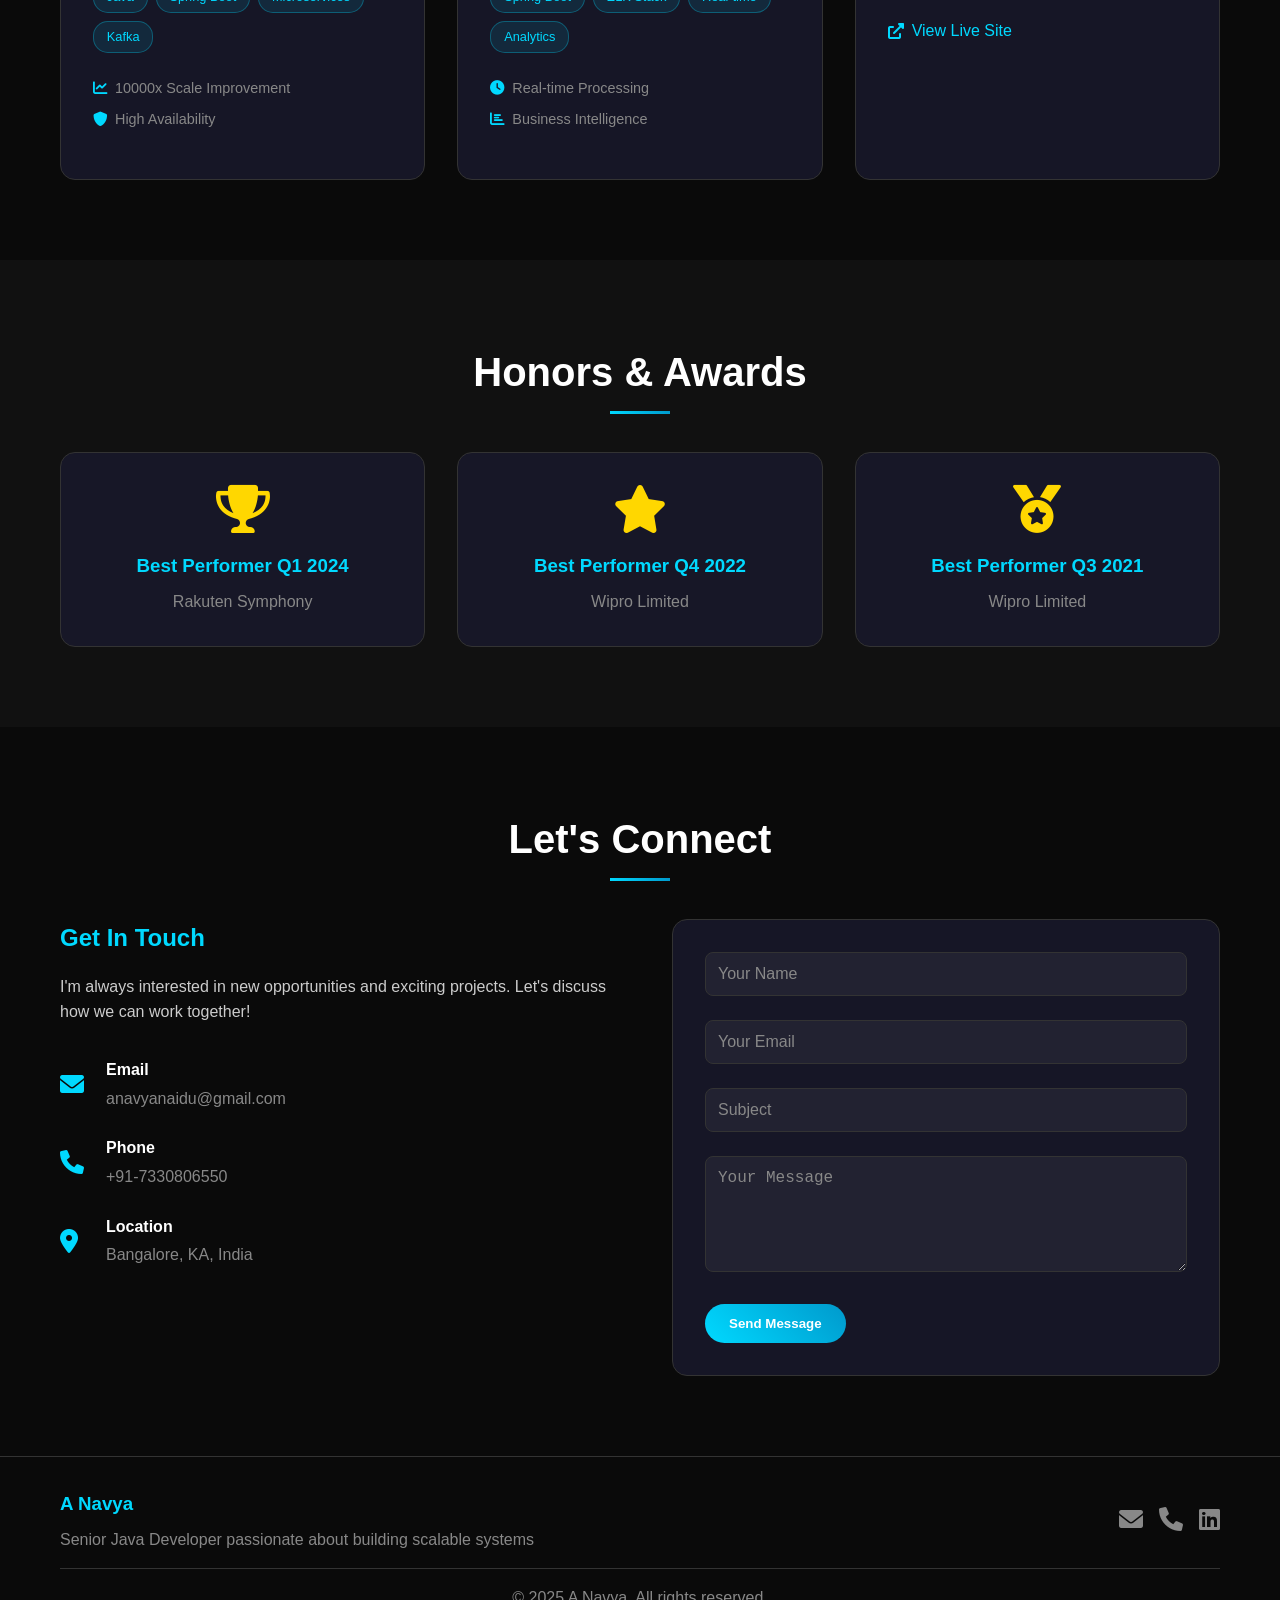
==== commit 9bb85ae7: "Update index.html" ====
--- a/index.html
+++ b/index.html
@@ -537,8 +537,8 @@
                 <div class="footer-links">
                     <a href="mailto:anavyanaidu@gmail.com"><i class="fas fa-envelope"></i></a>
                     <a href="tel:+917330806550"><i class="fas fa-phone"></i></a>
-                    <a href="#" target="_blank"><i class="fab fa-linkedin"></i></a>
-                    <a href="#" target="_blank"><i class="fab fa-github"></i></a>
+                    <a href="https://linkedin.com/in/a-navya-147224183" target="_blank" rel="noopener noreferrer">
+  <i class="fab fa-linkedin"></i></a>
                 </div>
             </div>
             <div class="footer-bottom">
@@ -549,4 +549,4 @@
 
     <script src="script.js"></script>
 </body>
-</html>+</html>
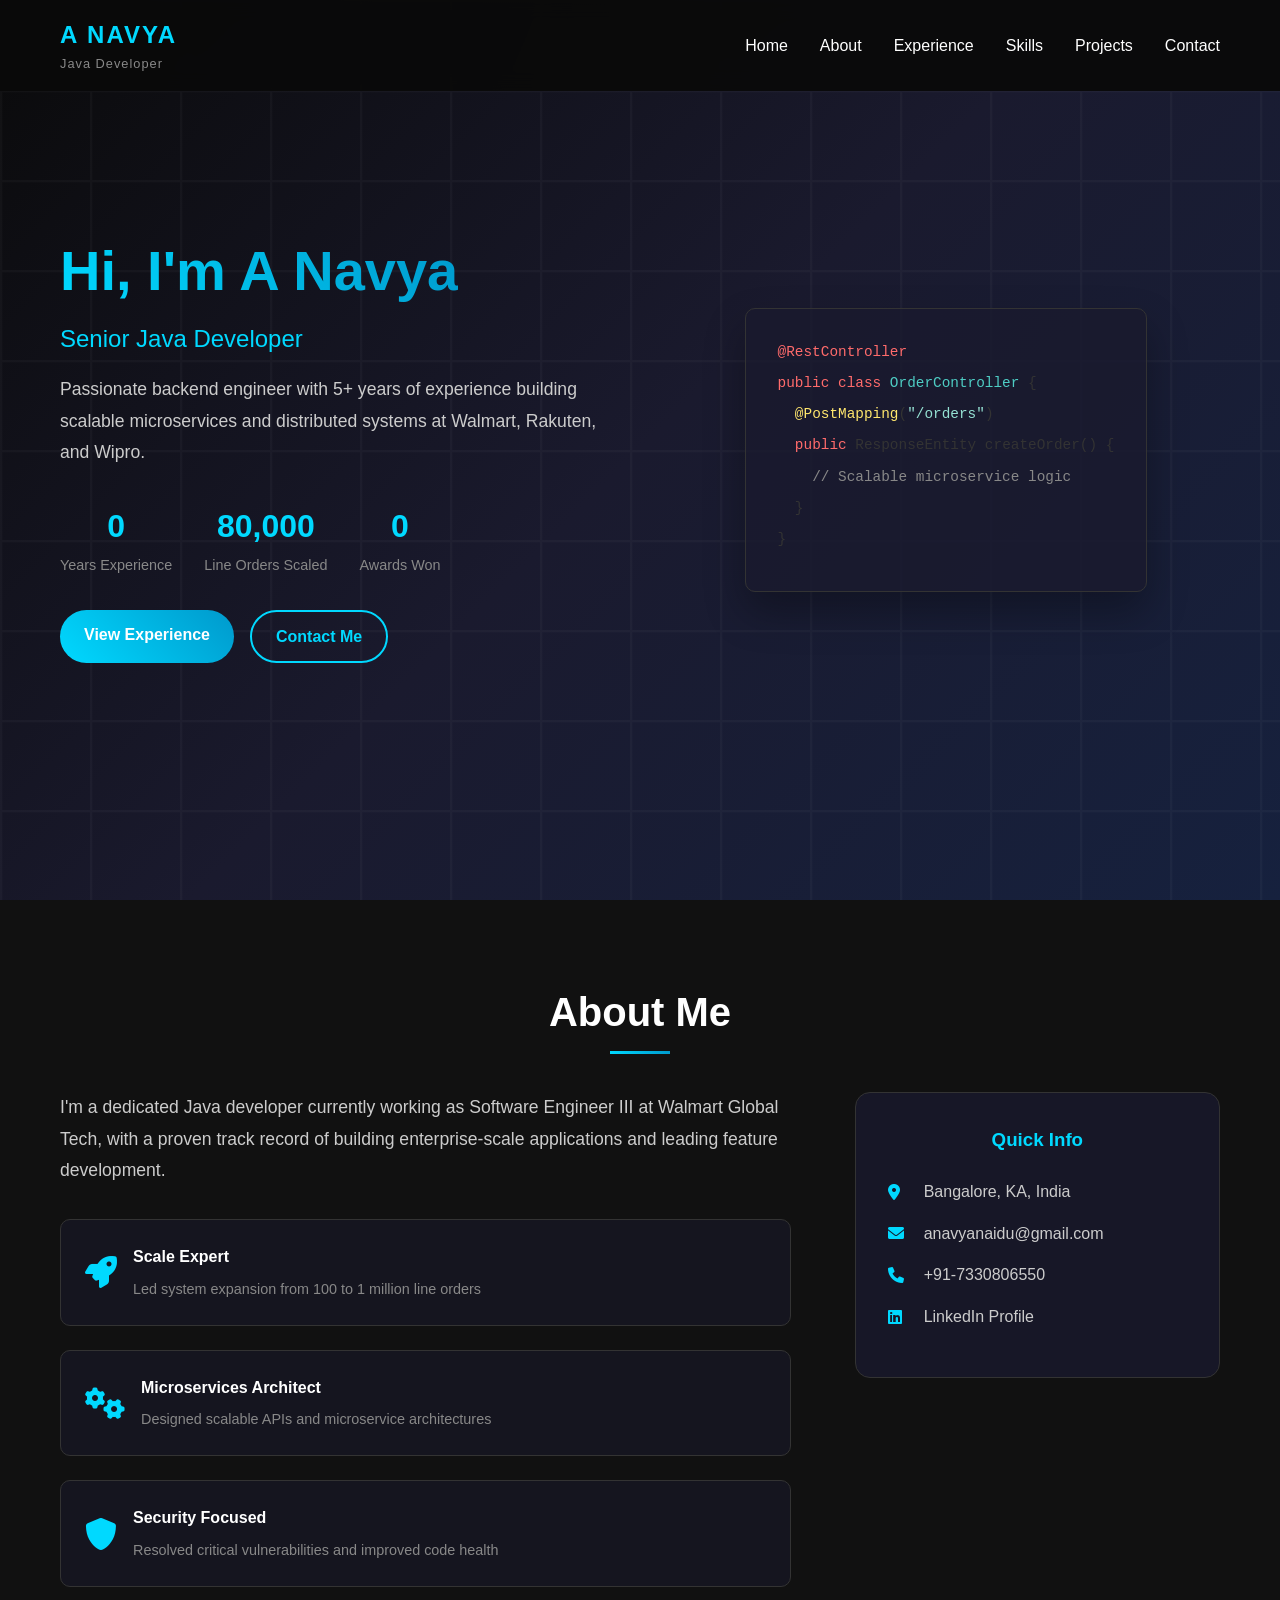
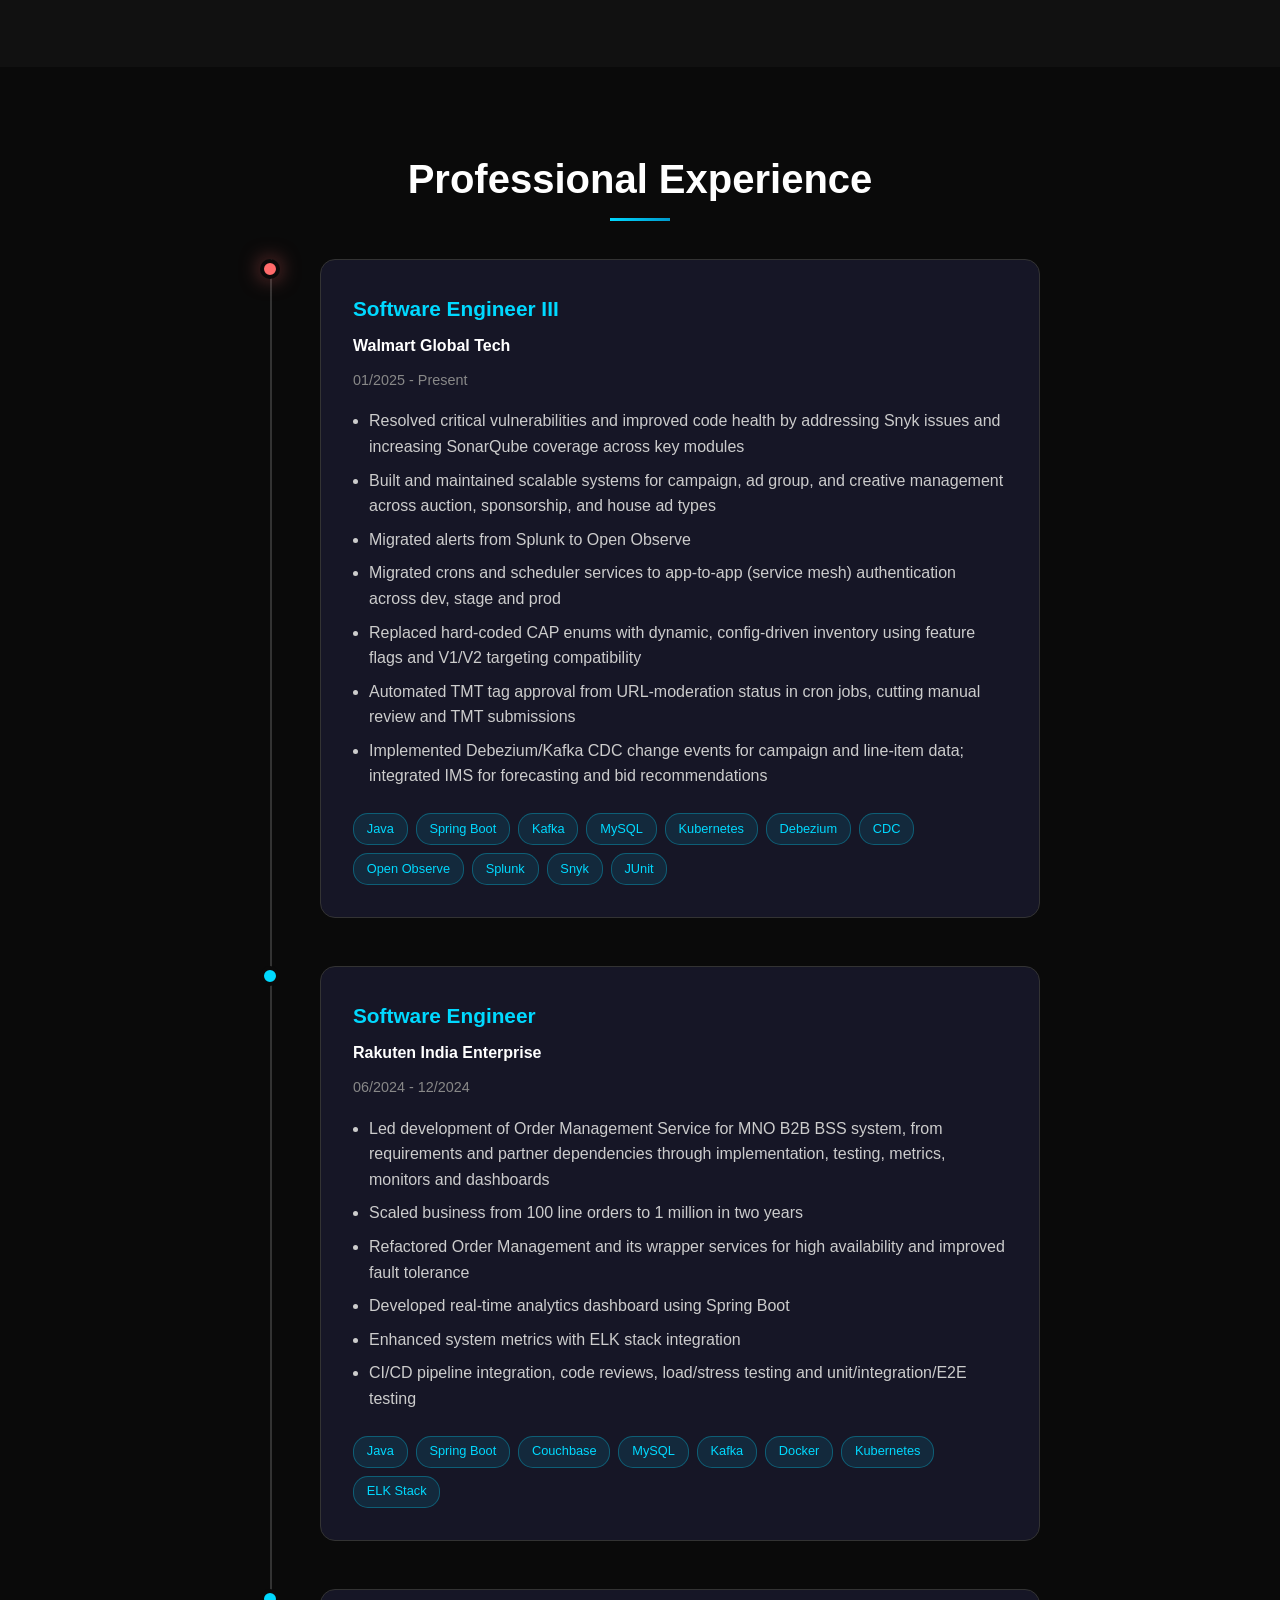
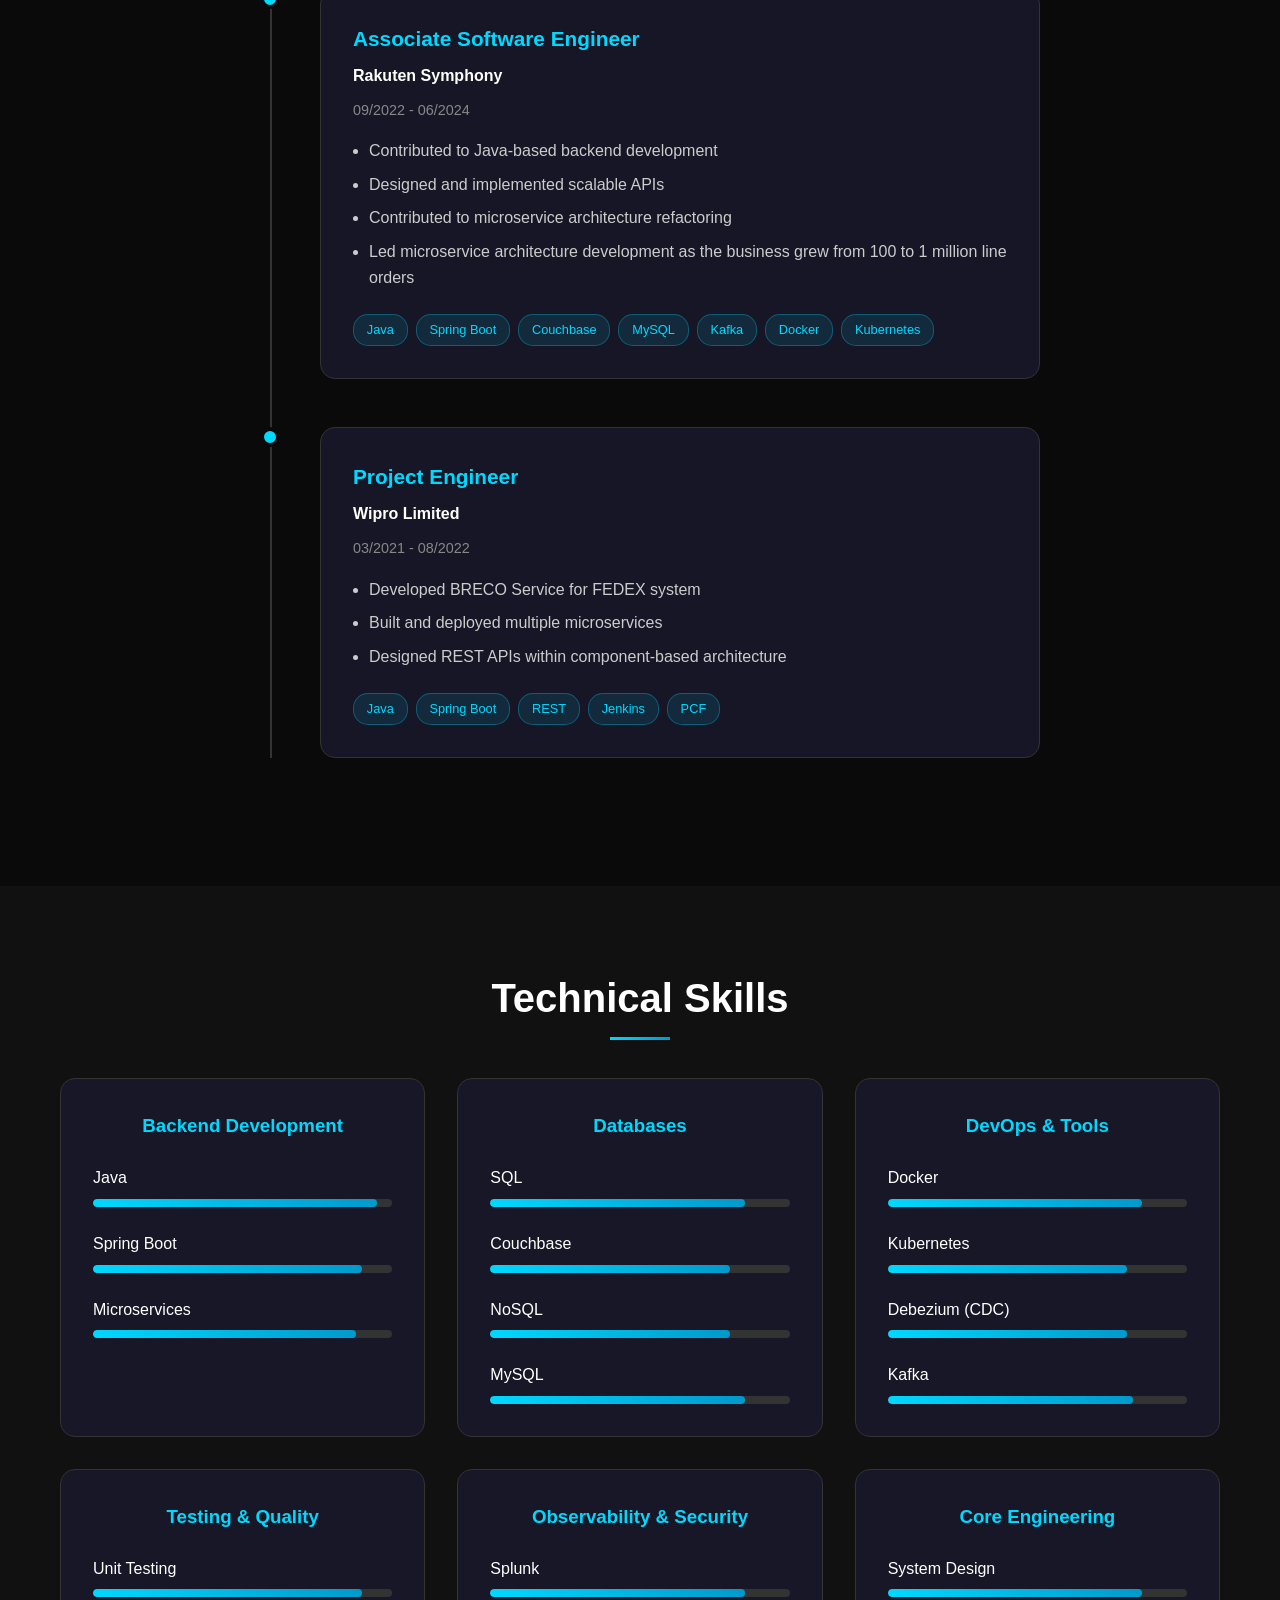
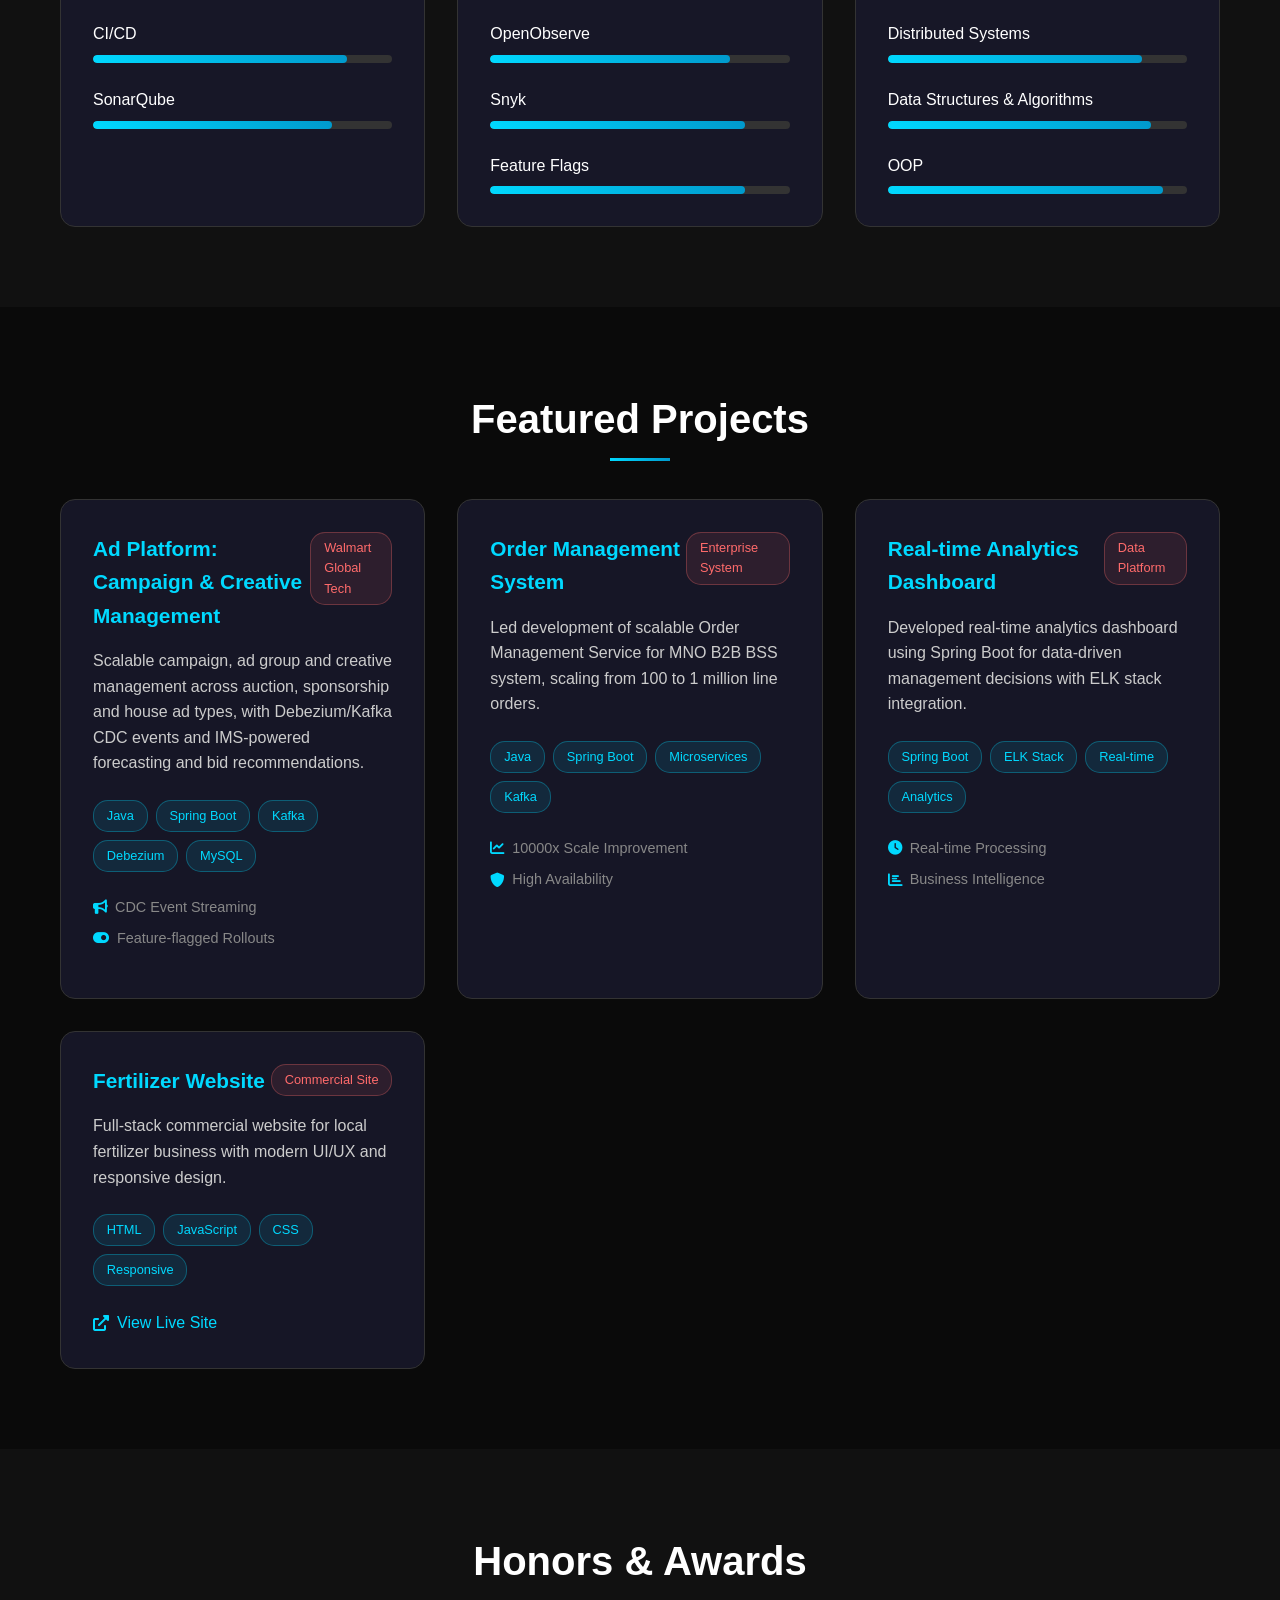
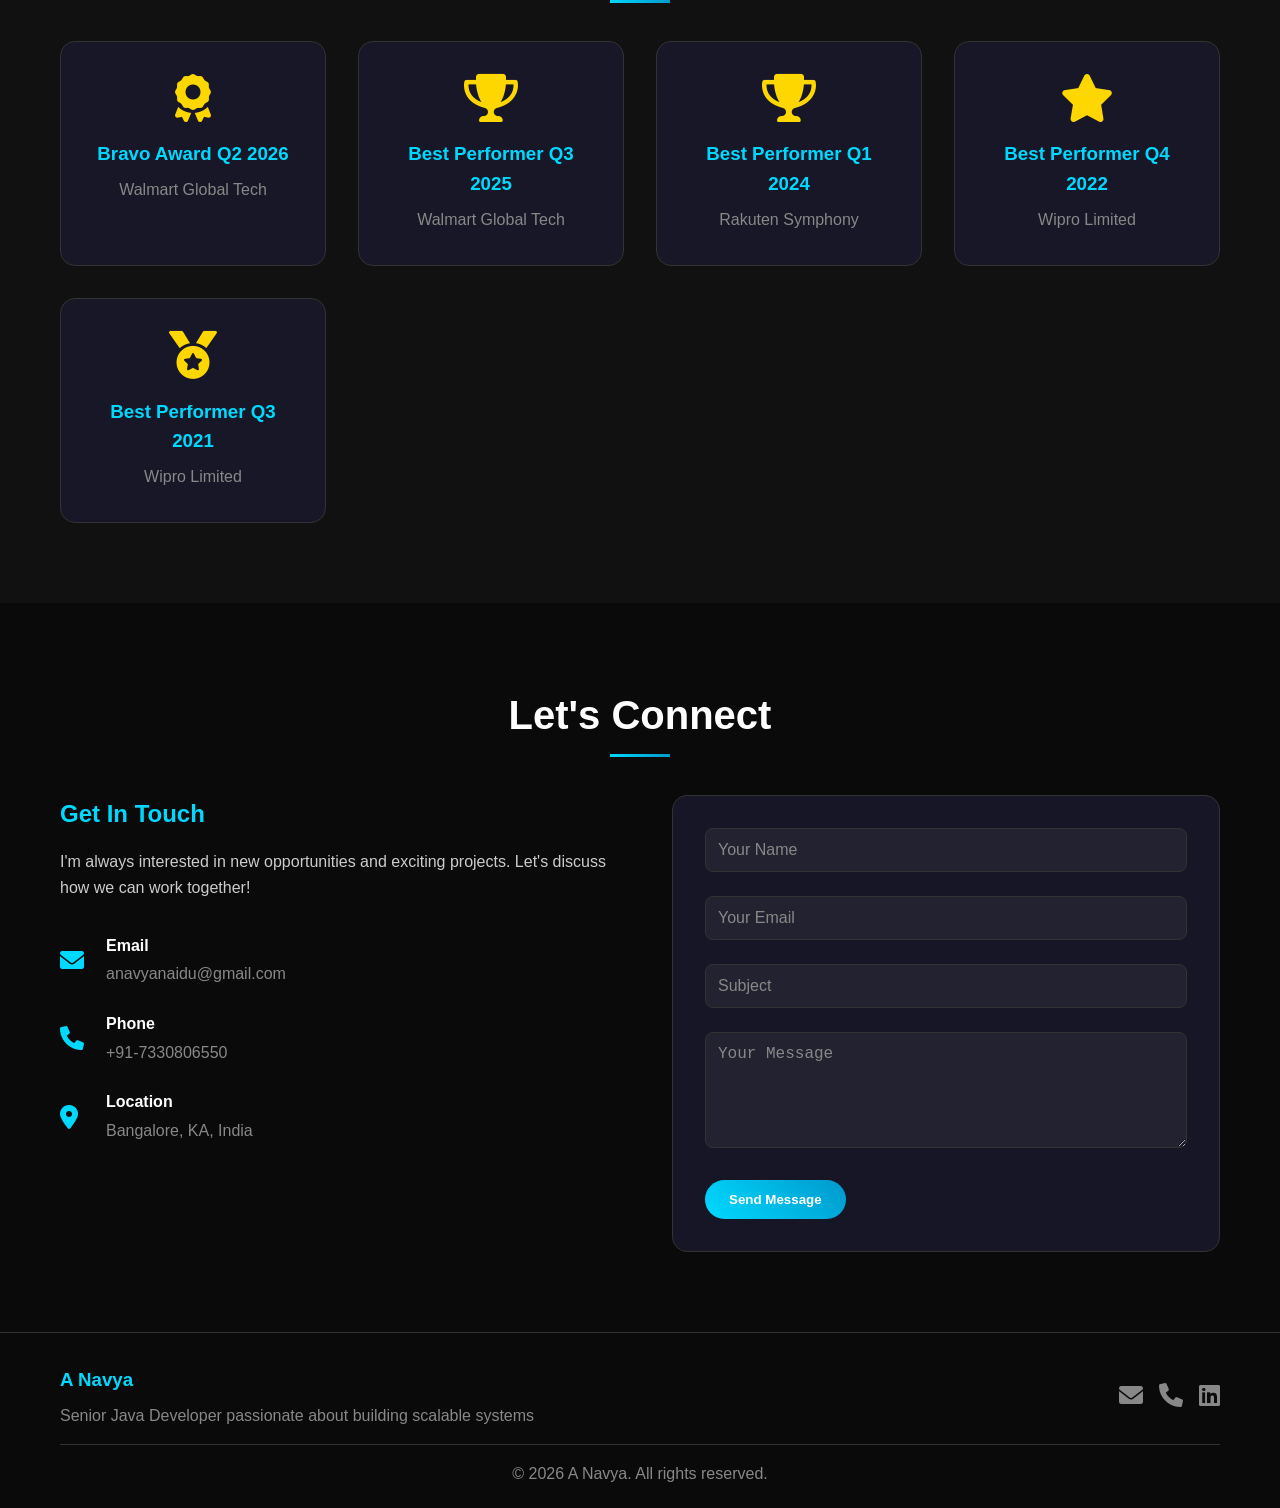
==== commit e7f06662: "Revise experience and project descriptions in index.html Updated experience and project details in t" ====
--- a/index.html
+++ b/index.html
@@ -40,12 +40,12 @@
                 </h1>
                 <h2 class="hero-subtitle">Senior Java Developer</h2>
                 <p class="hero-description">
-                    Passionate backend engineer with 4+ years of experience building scalable microservices 
+                    Passionate backend engineer with 5+ years of experience building scalable microservices 
                     and distributed systems at Walmart, Rakuten, and Wipro.
                 </p>
                 <div class="hero-stats">
                     <div class="stat">
-                        <span class="stat-number" data-target="4">0</span>
+                        <span class="stat-number" data-target="5">0</span>
                         <span class="stat-label">Years Experience</span>
                     </div>
                     <div class="stat">
@@ -164,9 +164,13 @@
                         </div>
                         <div class="timeline-description">
                             <ul>
-                                <li>Resolved critical vulnerabilities and improved code health by addressing Snyk issues</li>
-                                <li>Built scalable systems for campaign, ad group, and creative management</li>
+                                <li>Resolved critical vulnerabilities and improved code health by addressing Snyk issues and increasing SonarQube coverage across key modules</li>
+                                <li>Built and maintained scalable systems for campaign, ad group, and creative management across auction, sponsorship, and house ad types</li>
                                 <li>Migrated alerts from Splunk to Open Observe</li>
+                                <li>Migrated crons and scheduler services to app-to-app (service mesh) authentication across dev, stage and prod</li>
+                                <li>Replaced hard-coded CAP enums with dynamic, config-driven inventory using feature flags and V1/V2 targeting compatibility</li>
+                                <li>Automated TMT tag approval from URL-moderation status in cron jobs, cutting manual review and TMT submissions</li>
+                                <li>Implemented Debezium/Kafka CDC change events for campaign and line-item data; integrated IMS for forecasting and bid recommendations</li>
                             </ul>
                             <div class="tech-stack">
                                 <span class="tech-tag">Java</span>
@@ -174,6 +178,12 @@
                                 <span class="tech-tag">Kafka</span>
                                 <span class="tech-tag">MySQL</span>
                                 <span class="tech-tag">Kubernetes</span>
+                                <span class="tech-tag">Debezium</span>
+                                <span class="tech-tag">CDC</span>
+                                <span class="tech-tag">Open Observe</span>
+                                <span class="tech-tag">Splunk</span>
+                                <span class="tech-tag">Snyk</span>
+                                <span class="tech-tag">JUnit</span>
                             </div>
                         </div>
                     </div>
@@ -189,16 +199,21 @@
                         </div>
                         <div class="timeline-description">
                             <ul>
-                                <li>Led development of Order Management Service for MNO B2B BSS system</li>
+                                <li>Led development of Order Management Service for MNO B2B BSS system, from requirements and partner dependencies through implementation, testing, metrics, monitors and dashboards</li>
                                 <li>Scaled business from 100 line orders to 1 million in two years</li>
+                                <li>Refactored Order Management and its wrapper services for high availability and improved fault tolerance</li>
                                 <li>Developed real-time analytics dashboard using Spring Boot</li>
                                 <li>Enhanced system metrics with ELK stack integration</li>
+                                <li>CI/CD pipeline integration, code reviews, load/stress testing and unit/integration/E2E testing</li>
                             </ul>
                             <div class="tech-stack">
                                 <span class="tech-tag">Java</span>
                                 <span class="tech-tag">Spring Boot</span>
                                 <span class="tech-tag">Couchbase</span>
+                                <span class="tech-tag">MySQL</span>
+                                <span class="tech-tag">Kafka</span>
                                 <span class="tech-tag">Docker</span>
+                                <span class="tech-tag">Kubernetes</span>
                                 <span class="tech-tag">ELK Stack</span>
                             </div>
                         </div>
@@ -218,7 +233,17 @@
                                 <li>Contributed to Java-based backend development</li>
                                 <li>Designed and implemented scalable APIs</li>
                                 <li>Contributed to microservice architecture refactoring</li>
+                                <li>Led microservice architecture development as the business grew from 100 to 1 million line orders</li>
                             </ul>
+                            <div class="tech-stack">
+                                <span class="tech-tag">Java</span>
+                                <span class="tech-tag">Spring Boot</span>
+                                <span class="tech-tag">Couchbase</span>
+                                <span class="tech-tag">MySQL</span>
+                                <span class="tech-tag">Kafka</span>
+                                <span class="tech-tag">Docker</span>
+                                <span class="tech-tag">Kubernetes</span>
+                            </div>
                         </div>
                     </div>
                 </div>
@@ -290,6 +315,12 @@
                             </div>
                         </div>
                         <div class="skill-bar">
+                            <span class="skill-name">Couchbase</span>
+                            <div class="skill-progress">
+                                <div class="skill-percentage" data-percentage="80"></div>
+                            </div>
+                        </div>
+                        <div class="skill-bar">
                             <span class="skill-name">NoSQL</span>
                             <div class="skill-progress">
                                 <div class="skill-percentage" data-percentage="80"></div>
@@ -320,6 +351,12 @@
                             </div>
                         </div>
                         <div class="skill-bar">
+                            <span class="skill-name">Debezium (CDC)</span>
+                            <div class="skill-progress">
+                                <div class="skill-percentage" data-percentage="80"></div>
+                            </div>
+                        </div>
+                        <div class="skill-bar">
                             <span class="skill-name">Kafka</span>
                             <div class="skill-progress">
                                 <div class="skill-percentage" data-percentage="82"></div>
@@ -347,6 +384,66 @@
                             <span class="skill-name">SonarQube</span>
                             <div class="skill-progress">
                                 <div class="skill-percentage" data-percentage="80"></div>
+                            </div>
+                        </div>
+                    </div>
+                </div>
+
+                <div class="skill-category">
+                    <h3>Observability &amp; Security</h3>
+                    <div class="skill-bars">
+                        <div class="skill-bar">
+                            <span class="skill-name">Splunk</span>
+                            <div class="skill-progress">
+                                <div class="skill-percentage" data-percentage="85"></div>
+                            </div>
+                        </div>
+                        <div class="skill-bar">
+                            <span class="skill-name">OpenObserve</span>
+                            <div class="skill-progress">
+                                <div class="skill-percentage" data-percentage="80"></div>
+                            </div>
+                        </div>
+                        <div class="skill-bar">
+                            <span class="skill-name">Snyk</span>
+                            <div class="skill-progress">
+                                <div class="skill-percentage" data-percentage="85"></div>
+                            </div>
+                        </div>
+                        <div class="skill-bar">
+                            <span class="skill-name">Feature Flags</span>
+                            <div class="skill-progress">
+                                <div class="skill-percentage" data-percentage="85"></div>
+                            </div>
+                        </div>
+                    </div>
+                </div>
+
+                <div class="skill-category">
+                    <h3>Core Engineering</h3>
+                    <div class="skill-bars">
+                        <div class="skill-bar">
+                            <span class="skill-name">System Design</span>
+                            <div class="skill-progress">
+                                <div class="skill-percentage" data-percentage="85"></div>
+                            </div>
+                        </div>
+                        <div class="skill-bar">
+                            <span class="skill-name">Distributed Systems</span>
+                            <div class="skill-progress">
+                                <div class="skill-percentage" data-percentage="85"></div>
+                            </div>
+                        </div>
+                        <div class="skill-bar">
+                            <span class="skill-name">Data Structures &amp; Algorithms</span>
+                            <div class="skill-progress">
+                                <div class="skill-percentage" data-percentage="88"></div>
+                            </div>
+                        </div>
+                        <div class="skill-bar">
+                            <span class="skill-name">OOP</span>
+                            <div class="skill-progress">
+                                <div class="skill-percentage" data-percentage="92"></div>
                             </div>
                         </div>
                     </div>
@@ -360,6 +457,34 @@
         <div class="container">
             <h2 class="section-title">Featured Projects</h2>
             <div class="projects-grid">
+                <div class="project-card">
+                    <div class="project-header">
+                        <h3>Ad Platform: Campaign &amp; Creative Management</h3>
+                        <span class="project-type">Walmart Global Tech</span>
+                    </div>
+                    <p class="project-description">
+                        Scalable campaign, ad group and creative management across auction, sponsorship and house ad types,
+                        with Debezium/Kafka CDC events and IMS-powered forecasting and bid recommendations.
+                    </p>
+                    <div class="project-tech">
+                        <span class="tech-tag">Java</span>
+                        <span class="tech-tag">Spring Boot</span>
+                        <span class="tech-tag">Kafka</span>
+                        <span class="tech-tag">Debezium</span>
+                        <span class="tech-tag">MySQL</span>
+                    </div>
+                    <div class="project-achievements">
+                        <div class="achievement">
+                            <i class="fas fa-bullhorn"></i>
+                            <span>CDC Event Streaming</span>
+                        </div>
+                        <div class="achievement">
+                            <i class="fas fa-toggle-on"></i>
+                            <span>Feature-flagged Rollouts</span>
+                        </div>
+                    </div>
+                </div>
+
                 <div class="project-card">
                     <div class="project-header">
                         <h3>Order Management System</h3>
@@ -445,6 +570,20 @@
         <div class="container">
             <h2 class="section-title">Honors & Awards</h2>
             <div class="awards-grid">
+                <div class="award-card">
+                    <div class="award-icon">
+                        <i class="fas fa-award"></i>
+                    </div>
+                    <h3>Bravo Award Q2 2026</h3>
+                    <p>Walmart Global Tech</p>
+                </div>
+                <div class="award-card">
+                    <div class="award-icon">
+                        <i class="fas fa-trophy"></i>
+                    </div>
+                    <h3>Best Performer Q3 2025</h3>
+                    <p>Walmart Global Tech</p>
+                </div>
                 <div class="award-card">
                     <div class="award-icon">
                         <i class="fas fa-trophy"></i>
@@ -542,7 +681,7 @@
                 </div>
             </div>
             <div class="footer-bottom">
-                <p>&copy; 2025 A Navya. All rights reserved.</p>
+                <p>&copy; 2026 A Navya. All rights reserved.</p>
             </div>
         </div>
     </footer>
